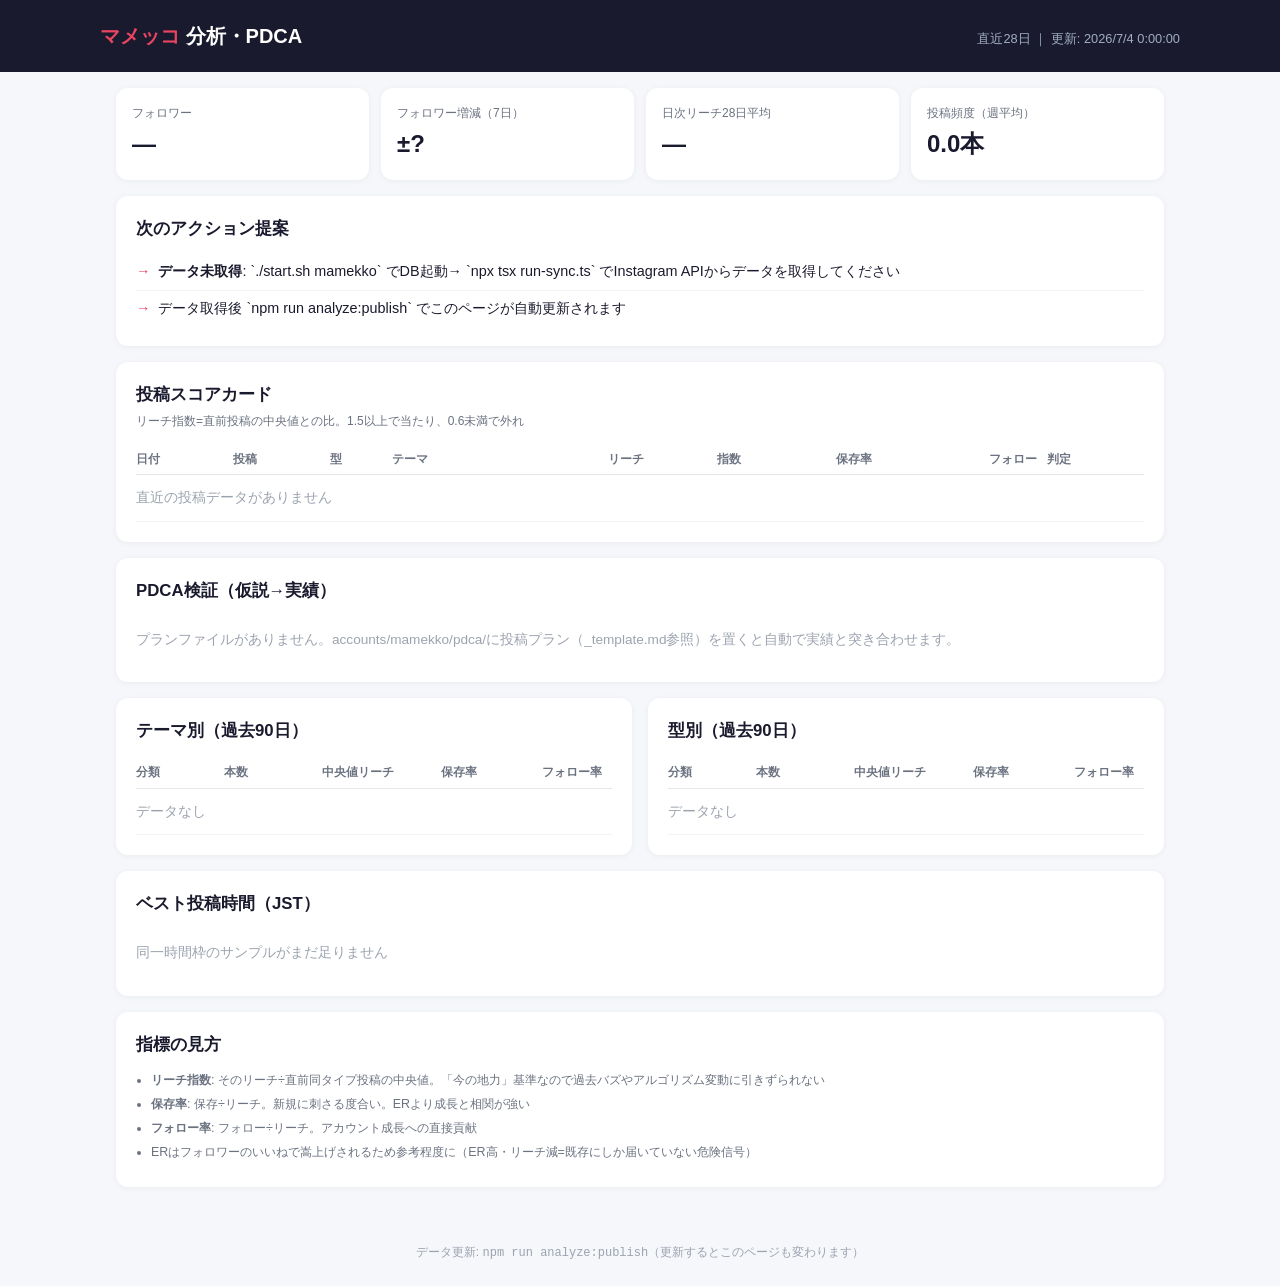
==== mamekko/index.html @ 43eb0307 "Add mamekko analysis dashboard page Static web tool for Instagram analysis & PDCA tracking. Loads re" ====
<!DOCTYPE html>
<html lang="ja">
<head>
<meta charset="UTF-8">
<meta name="viewport" content="width=device-width, initial-scale=1.0">
<title>マメッコ 分析・PDCA</title>
<style>
:root{--navy:#1a1a2e;--accent:#e94560;--bg:#f5f7fa;--card:#fff;--text:#1a1a2e;--sub:#6b7280;--line:#e5e7eb}
*{margin:0;padding:0;box-sizing:border-box}
body{font-family:-apple-system,BlinkMacSystemFont,'Segoe UI','Hiragino Sans',sans-serif;background:var(--bg);color:var(--text);line-height:1.6}
header{background:var(--navy);color:#fff;padding:20px 16px}
header .inner{max-width:1080px;margin:0 auto;display:flex;justify-content:space-between;align-items:baseline;flex-wrap:wrap;gap:4px}
header h1{font-size:1.25rem}
header h1 span{color:var(--accent)}
header .meta{color:#a0aec0;font-size:.8rem}
main{max-width:1080px;margin:0 auto;padding:16px}
.card{background:var(--card);border-radius:12px;box-shadow:0 1px 6px rgba(0,0,0,.05);padding:20px;margin-bottom:16px}
.card h2{font-size:1.05rem;margin-bottom:12px}
.card .note{font-size:.75rem;color:var(--sub);margin:-8px 0 12px}
.kpi-grid{display:grid;grid-template-columns:repeat(4,1fr);gap:12px;margin-bottom:16px}
@media(max-width:700px){.kpi-grid{grid-template-columns:repeat(2,1fr)}}
.kpi{background:var(--card);border-radius:12px;box-shadow:0 1px 6px rgba(0,0,0,.05);padding:16px}
.kpi .label{font-size:.75rem;color:var(--sub)}
.kpi .value{font-size:1.5rem;font-weight:700;margin-top:2px}
.kpi .delta{font-size:.78rem;font-weight:600;margin-top:2px}
.up{color:#059669}.down{color:#dc2626}
.actions li{list-style:none;display:flex;gap:8px;padding:6px 0;font-size:.9rem;border-bottom:1px solid #f3f4f6}
.actions li:last-child{border-bottom:none}
.actions .arrow{color:var(--accent);font-weight:700;flex-shrink:0}
.tablewrap{overflow-x:auto}
table{width:100%;border-collapse:collapse;font-size:.85rem;white-space:nowrap}
th{text-align:left;font-size:.72rem;color:var(--sub);font-weight:600;padding:6px 10px 6px 0;border-bottom:1px solid var(--line)}
td{padding:8px 10px 8px 0;border-bottom:1px solid #f3f4f6;vertical-align:top}
th.r,td.r{text-align:right}
.post-title{font-weight:600;color:var(--text);text-decoration:none;max-width:15em;overflow:hidden;text-overflow:ellipsis;display:inline-block;vertical-align:bottom}
a.post-title:hover{color:var(--accent)}
.diag{font-size:.72rem;color:#9ca3af;white-space:normal;max-width:22em;margin-top:2px}
.badge{display:inline-block;font-size:.72rem;font-weight:600;padding:2px 10px;border-radius:999px;white-space:nowrap}
.v-hit{background:#d1fae5;color:#059669}
.v-good{background:#ecfdf5;color:#10b981}
.v-mid{background:#f3f4f6;color:#6b7280}
.v-weak{background:#fef3c7;color:#d97706}
.v-miss{background:#fee2e2;color:#dc2626}
.v-na{background:#f3f4f6;color:#9ca3af}
.pdca-item{border:1px solid var(--line);border-radius:10px;padding:14px;margin-bottom:10px}
.pdca-item .head{display:flex;gap:8px;align-items:baseline;flex-wrap:wrap}
.pdca-item .date{font-size:.75rem;color:var(--sub)}
.pdca-item .title{font-weight:600}
.pdca-item .hyp{font-size:.85rem;color:var(--sub);margin-top:4px}
.pdca-item .check{font-size:.85rem;margin-top:4px}
.slots{display:flex;flex-wrap:wrap;gap:10px}
.slot{border:1px solid var(--line);border-radius:10px;padding:10px 14px;text-align:center}
.slot .t{font-weight:700}
.slot .d{font-size:.7rem;color:var(--sub);margin-top:2px}
.grid-2{display:grid;grid-template-columns:1fr 1fr;gap:16px}
@media(max-width:800px){.grid-2{grid-template-columns:1fr}}
.legend{font-size:.78rem;color:var(--sub)}
.legend li{margin:4px 0 4px 1.2em}
.empty{color:#9ca3af;font-size:.85rem;padding:12px 0}
footer{text-align:center;color:#9ca3af;font-size:.75rem;padding:24px}
#error{display:none;max-width:1080px;margin:24px auto;padding:20px;background:#fee2e2;color:#b91c1c;border-radius:12px;font-size:.9rem}
</style>
</head>
<body>
<header><div class="inner">
<h1><span>マメッコ</span> 分析・PDCA</h1>
<div class="meta" id="meta">読み込み中…</div>
</div></header>
<div id="error"></div>
<main id="main" style="display:none">
<div class="kpi-grid" id="kpis"></div>
<div class="card"><h2>次のアクション提案</h2><ul class="actions" id="actions"></ul></div>
<div class="card">
<h2>投稿スコアカード</h2>
<p class="note">リーチ指数=直前投稿の中央値との比。1.5以上で当たり、0.6未満で外れ</p>
<div class="tablewrap"><table id="scorecard">
<thead><tr><th>日付</th><th>投稿</th><th>型</th><th>テーマ</th><th class="r">リーチ</th><th class="r">指数</th><th class="r">保存率</th><th class="r">フォロー</th><th>判定</th></tr></thead>
<tbody></tbody></table></div>
</div>
<div class="card"><h2>PDCA検証（仮説→実績）</h2><div id="pdca"></div></div>
<div class="grid-2">
<div class="card"><h2>テーマ別（過去90日）</h2><div class="tablewrap"><table id="themes"><thead><tr><th>分類</th><th class="r">本数</th><th class="r">中央値リーチ</th><th class="r">保存率</th><th class="r">フォロー率</th></tr></thead><tbody></tbody></table></div></div>
<div class="card"><h2>型別（過去90日）</h2><div class="tablewrap"><table id="patterns"><thead><tr><th>分類</th><th class="r">本数</th><th class="r">中央値リーチ</th><th class="r">保存率</th><th class="r">フォロー率</th></tr></thead><tbody></tbody></table></div></div>
</div>
<div class="card"><h2>ベスト投稿時間（JST）</h2><div class="slots" id="besttimes"></div></div>
<div class="card"><h2>指標の見方</h2><ul class="legend">
<li><strong>リーチ指数</strong>: そのリーチ÷直前同タイプ投稿の中央値。「今の地力」基準なので過去バズやアルゴリズム変動に引きずられない</li>
<li><strong>保存率</strong>: 保存÷リーチ。新規に刺さる度合い。ERより成長と相関が強い</li>
<li><strong>フォロー率</strong>: フォロー÷リーチ。アカウント成長への直接貢献</li>
<li>ERはフォロワーのいいねで嵩上げされるため参考程度に（ER高・リーチ減=既存にしか届いていない危険信号）</li>
</ul></div>
</main>
<footer>データ更新: <code>npm run analyze:publish</code>（更新するとこのページも変わります）</footer>
<script>
const fmt=n=>n==null?"—":n.toLocaleString("en-US");
const esc=s=>String(s).replace(/[&<>"]/g,c=>({"&":"&amp;","<":"&lt;",">":"&gt;",'"':"&quot;"}[c]));
const bold=s=>esc(s).replace(/\*\*(.+?)\*\*/g,"<strong>$1</strong>");
const vclass={"当たり":"v-hit","良好":"v-good","普通":"v-mid","弱い":"v-weak","外れ":"v-miss"};
function signed(n){return n==null?"±?":(n>=0?"+":"")+fmt(n)}
async function load(){
let r;
try{
const res=await fetch("./report.json?t="+Date.now());
if(!res.ok)throw new Error("HTTP "+res.status);
r=await res.json();
}catch(e){
const el=document.getElementById("error");
el.style.display="block";
el.textContent="report.jsonを読み込めませんでした。npm run analyze:publish でデータを生成・プッシュしてください（"+e.message+"）";
document.getElementById("meta").textContent="";
return;
}
document.getElementById("meta").textContent="直近"+r.recentDays+"日 ｜ 更新: "+new Date(r.generatedAt).toLocaleString("ja-JP");
const h=r.health;
const trend=h.reachTrendPct!=null?'<div class="delta '+(h.reachTrendPct>=0?"up":"down")+'">'+(h.reachTrendPct>=0?"+":"")+h.reachTrendPct.toFixed(1)+"% 前期比</div>":"";
document.getElementById("kpis").innerHTML=
kpi("フォロワー",fmt(h.latestFollowers),h.followersDelta28d!=null?'<div class="delta '+(h.followersDelta28d>=0?"up":"down")+'">28日 '+signed(h.followersDelta28d)+"</div>":"")+
kpi("フォロワー増減（7日）",signed(h.followersDelta7d),"")+
kpi("日次リーチ28日平均",fmt(h.avgDailyReachRecent),trend)+
kpi("投稿頻度（週平均）",h.avgPostsPerWeek.toFixed(1)+"本","");
document.getElementById("actions").innerHTML=r.actions.map(a=>'<li><span class="arrow">→</span><span>'+bold(a)+"</span></li>").join("");
document.querySelector("#scorecard tbody").innerHTML=r.scorecard.length?r.scorecard.map(s=>{
const t=s.permalink?'<a class="post-title" target="_blank" rel="noopener" href="'+esc(s.permalink)+'">'+esc(s.title)+"</a>":'<span class="post-title">'+esc(s.title)+"</span>";
const d=s.diagnosis.length?'<div class="diag">'+esc(s.diagnosis.join("／"))+"</div>":"";
return "<tr><td>"+esc(s.date)+"</td><td>"+t+d+"</td><td>"+esc(s.pattern)+"</td><td>"+esc(s.theme)+'</td><td class="r">'+fmt(s.reach)+'</td><td class="r"><strong>'+(s.reachIndex!=null?s.reachIndex.toFixed(2):"—")+'</strong></td><td class="r">'+s.saveRate.toFixed(2)+'%</td><td class="r">'+s.follows+'</td><td><span class="badge '+(vclass[s.verdict]||"v-na")+'">'+esc(s.verdict)+"</span></td></tr>";
}).join(""):'<tr><td colspan="9" class="empty">直近の投稿データがありません</td></tr>';
document.getElementById("pdca").innerHTML=r.pdca.length?r.pdca.map(p=>{
let body="";
if(!p.matched){body='<div class="check"><span class="badge v-na">未投稿/未マッチ</span></div>';}
else{
body=p.checks.map(c=>'<div class="check">'+(c.pass?"✅":"❌")+" "+esc(c.label)+": 目標"+c.target+" → 実績"+(Math.round(c.actual*100)/100)+"</div>").join("");
if(!p.checks.length)body='<div class="check empty">目標値未設定（target_reach_index等をプランに書くと自動判定）</div>';
if(p.diagnosis.length)body+='<div class="diag">'+esc(p.diagnosis.join("／"))+"</div>";
}
return '<div class="pdca-item"><div class="head"><span class="date">'+esc(p.date||"日付未定")+'</span><span class="title">'+esc(p.title||p.file)+"</span></div>"+(p.hypothesis?'<div class="hyp">仮説: '+esc(p.hypothesis)+"</div>":"")+body+"</div>";
}).join(""):'<div class="empty">プランファイルがありません。accounts/mamekko/pdca/に投稿プラン（_template.md参照）を置くと自動で実績と突き合わせます。</div>';
const grp=s=>"<tr><td>"+esc(s.name)+'</td><td class="r">'+s.posts+'</td><td class="r">'+fmt(s.medianReach)+'</td><td class="r">'+s.avgSaveRate.toFixed(2)+'%</td><td class="r">'+s.avgFollowRate.toFixed(3)+"%</td></tr>";
document.querySelector("#themes tbody").innerHTML=r.themes.map(grp).join("")||'<tr><td colspan="5" class="empty">データなし</td></tr>';
document.querySelector("#patterns tbody").innerHTML=r.patterns.map(grp).join("")||'<tr><td colspan="5" class="empty">データなし</td></tr>';
document.getElementById("besttimes").innerHTML=r.bestTimes.length?r.bestTimes.slice(0,5).map(s=>'<div class="slot"><div class="t">'+esc(s.dayLabel)+"曜 "+s.hour+'時</div><div class="d">中央値リーチ '+fmt(s.medianReach)+"<br>保存率 "+s.avgSaveRate.toFixed(2)+"% ｜ "+s.posts+"投稿</div></div>").join(""):'<div class="empty">同一時間枠のサンプルがまだ足りません</div>';
document.getElementById("main").style.display="block";
}
function kpi(label,value,extra){return '<div class="kpi"><div class="label">'+label+'</div><div class="value">'+value+"</div>"+extra+"</div>"}
load();
</script>
</body>
</html>
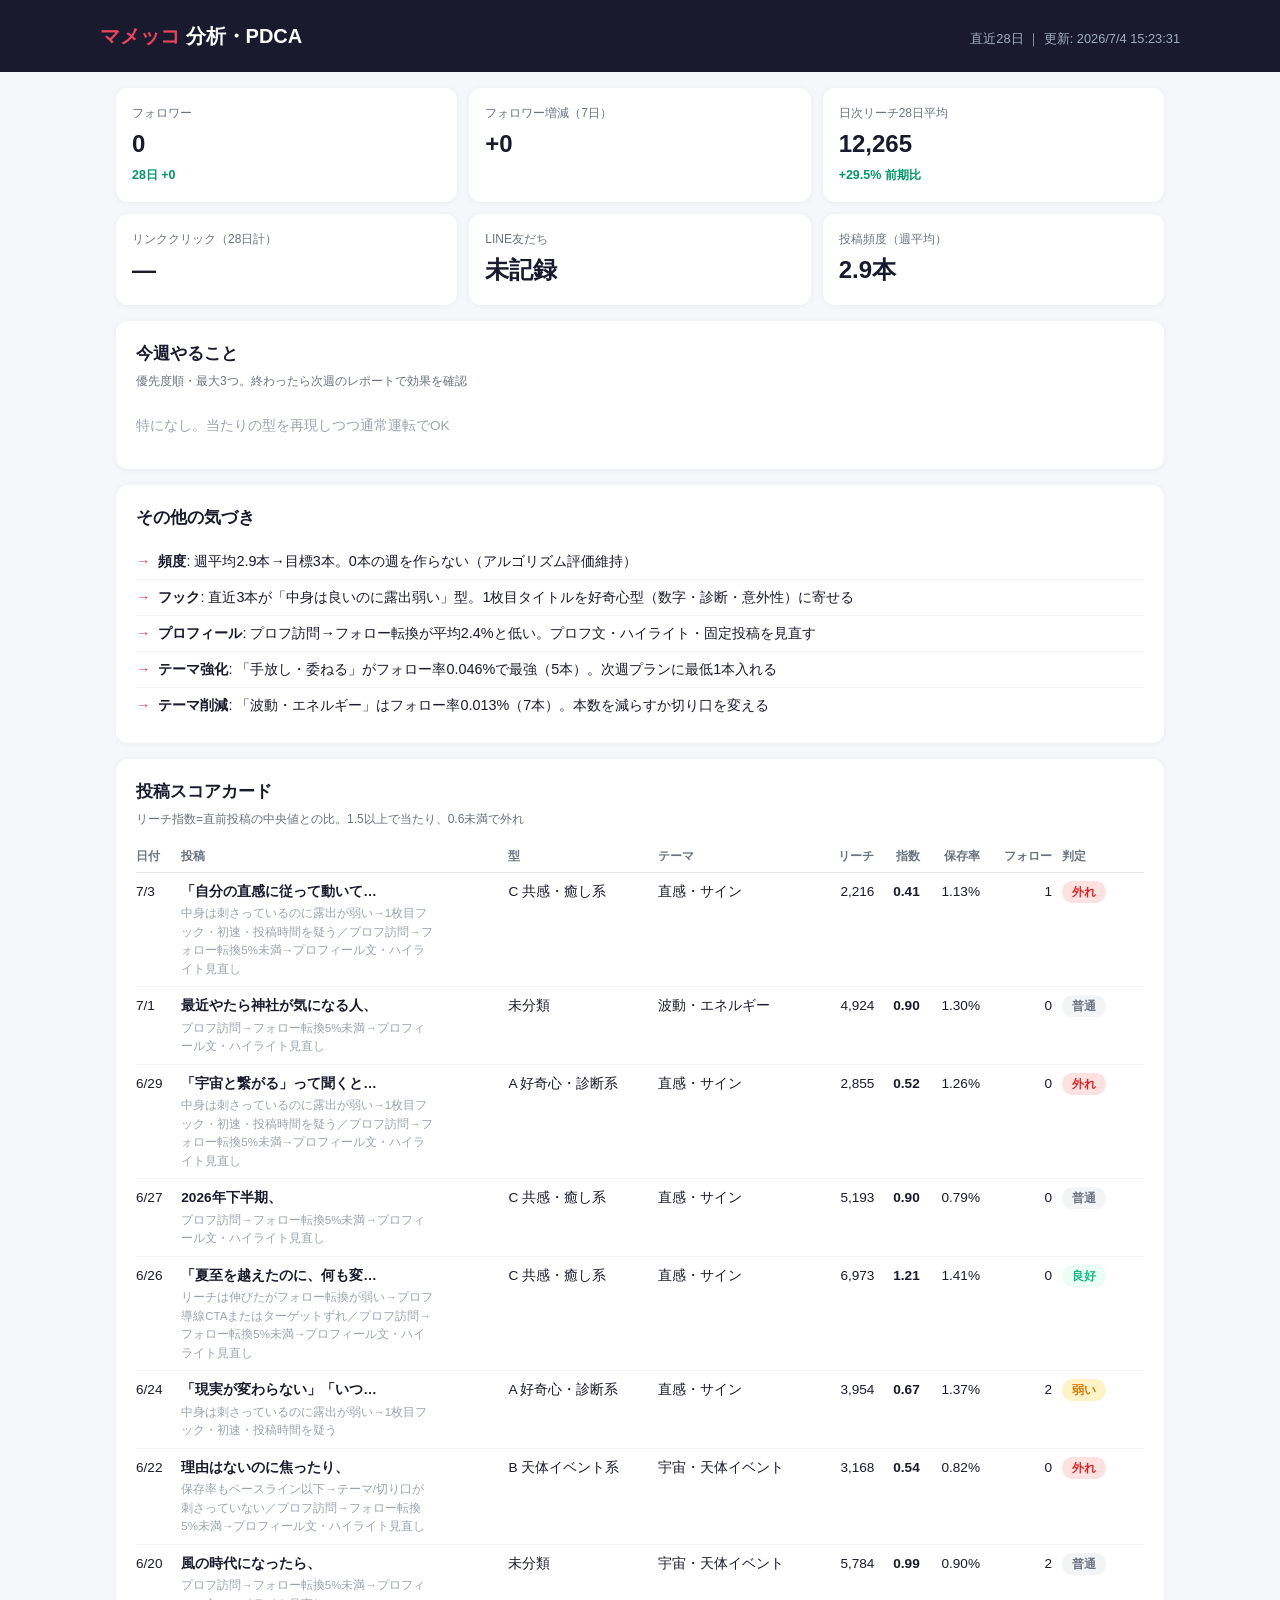
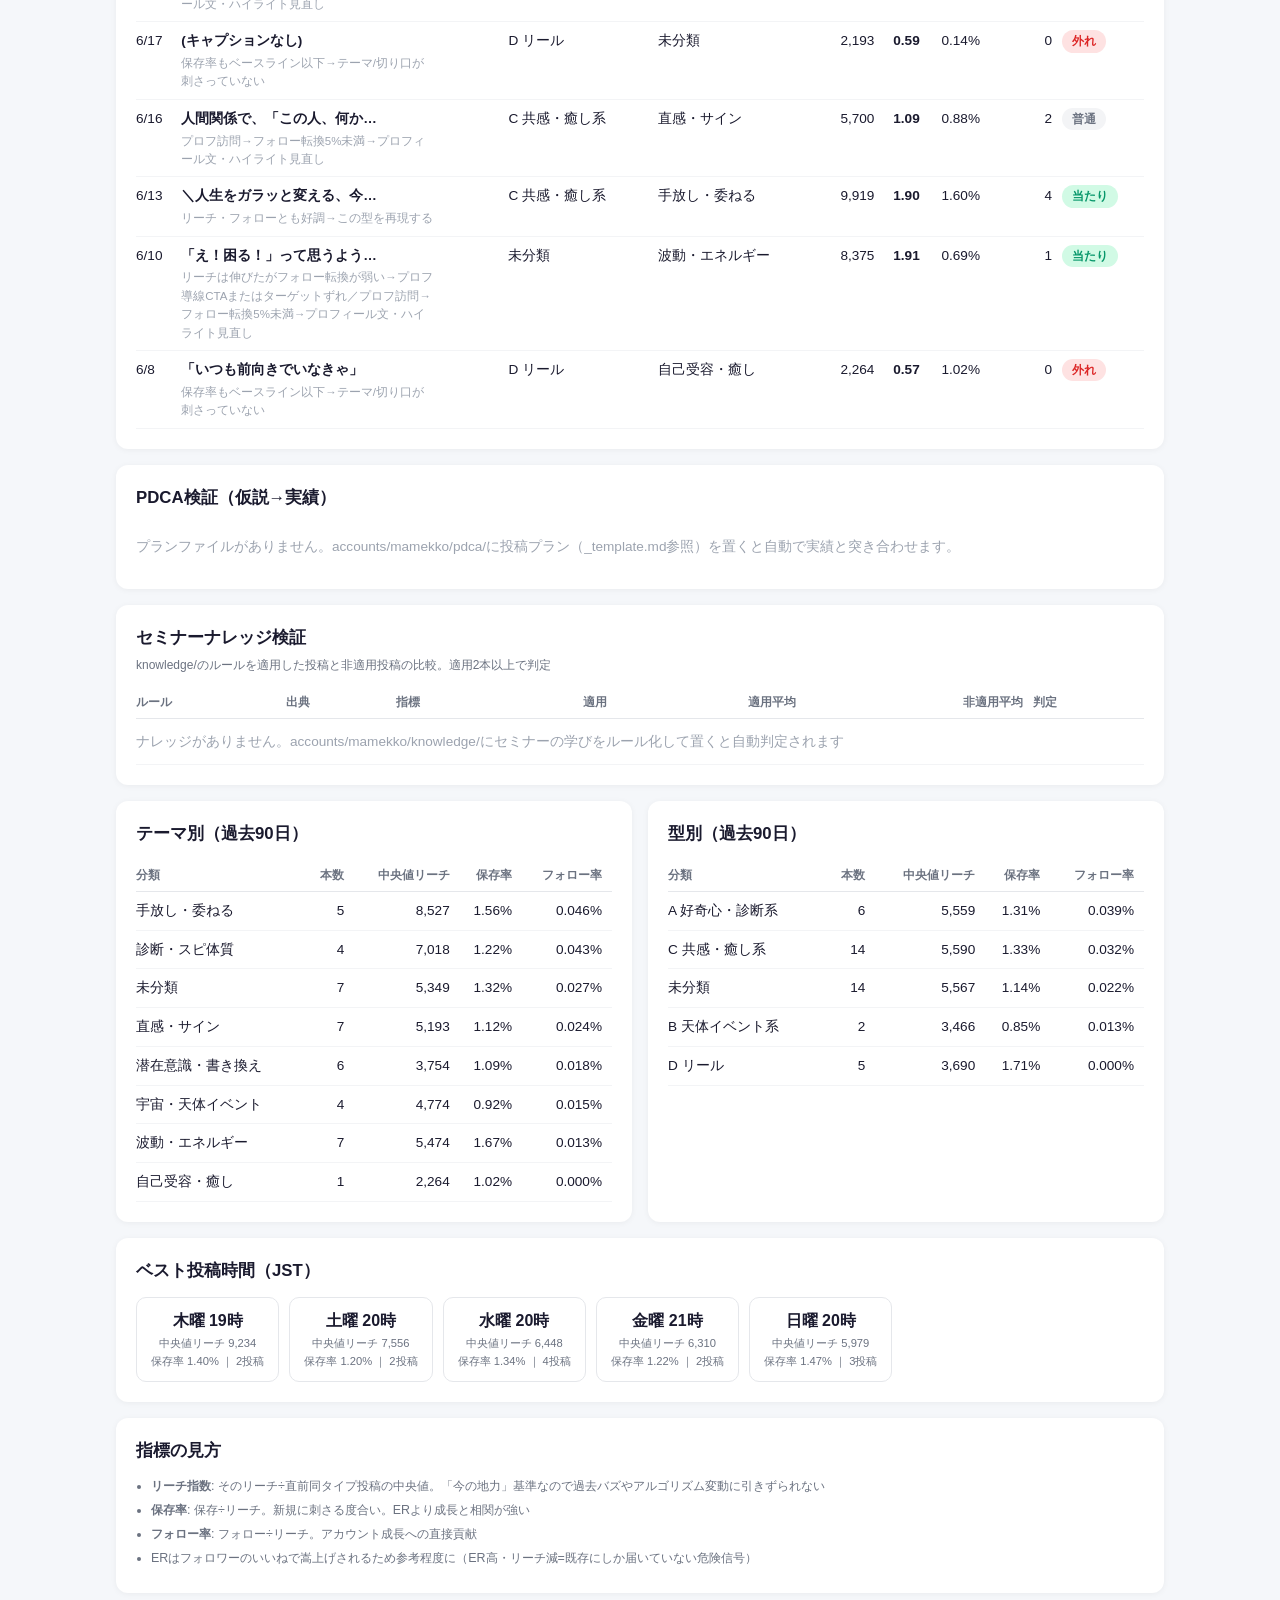
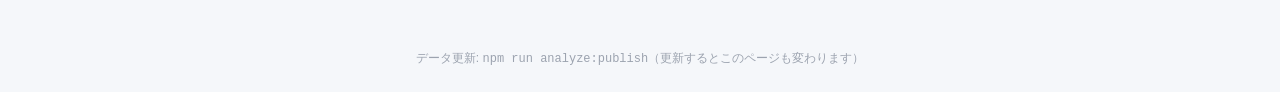
==== commit e824af9a: "Update mamekko dashboard UI: weekly todo, knowledge, LINE metrics Co-Authored-By: Claude Fable 5 <no" ====
--- a/mamekko/index.html
+++ b/mamekko/index.html
@@ -17,7 +17,7 @@
 .card{background:var(--card);border-radius:12px;box-shadow:0 1px 6px rgba(0,0,0,.05);padding:20px;margin-bottom:16px}
 .card h2{font-size:1.05rem;margin-bottom:12px}
 .card .note{font-size:.75rem;color:var(--sub);margin:-8px 0 12px}
-.kpi-grid{display:grid;grid-template-columns:repeat(4,1fr);gap:12px;margin-bottom:16px}
+.kpi-grid{display:grid;grid-template-columns:repeat(3,1fr);gap:12px;margin-bottom:16px}
 @media(max-width:700px){.kpi-grid{grid-template-columns:repeat(2,1fr)}}
 .kpi{background:var(--card);border-radius:12px;box-shadow:0 1px 6px rgba(0,0,0,.05);padding:16px}
 .kpi .label{font-size:.75rem;color:var(--sub)}
@@ -69,7 +69,8 @@
 <div id="error"></div>
 <main id="main" style="display:none">
 <div class="kpi-grid" id="kpis"></div>
-<div class="card"><h2>次のアクション提案</h2><ul class="actions" id="actions"></ul></div>
+<div class="card"><h2>今週やること</h2><p class="note">優先度順・最大3つ。終わったら次週のレポートで効果を確認</p><div id="todo"></div></div>
+<div class="card"><h2>その他の気づき</h2><ul class="actions" id="actions"></ul></div>
 <div class="card">
 <h2>投稿スコアカード</h2>
 <p class="note">リーチ指数=直前投稿の中央値との比。1.5以上で当たり、0.6未満で外れ</p>
@@ -78,6 +79,7 @@
 <tbody></tbody></table></div>
 </div>
 <div class="card"><h2>PDCA検証（仮説→実績）</h2><div id="pdca"></div></div>
+<div class="card"><h2>セミナーナレッジ検証</h2><p class="note">knowledge/のルールを適用した投稿と非適用投稿の比較。適用2本以上で判定</p><div class="tablewrap"><table id="knowledge"><thead><tr><th>ルール</th><th>出典</th><th>指標</th><th class="r">適用</th><th class="r">適用平均</th><th class="r">非適用平均</th><th>判定</th></tr></thead><tbody></tbody></table></div></div>
 <div class="grid-2">
 <div class="card"><h2>テーマ別（過去90日）</h2><div class="tablewrap"><table id="themes"><thead><tr><th>分類</th><th class="r">本数</th><th class="r">中央値リーチ</th><th class="r">保存率</th><th class="r">フォロー率</th></tr></thead><tbody></tbody></table></div></div>
 <div class="card"><h2>型別（過去90日）</h2><div class="tablewrap"><table id="patterns"><thead><tr><th>分類</th><th class="r">本数</th><th class="r">中央値リーチ</th><th class="r">保存率</th><th class="r">フォロー率</th></tr></thead><tbody></tbody></table></div></div>
@@ -117,7 +119,11 @@
 kpi("フォロワー",fmt(h.latestFollowers),h.followersDelta28d!=null?'<div class="delta '+(h.followersDelta28d>=0?"up":"down")+'">28日 '+signed(h.followersDelta28d)+"</div>":"")+
 kpi("フォロワー増減（7日）",signed(h.followersDelta7d),"")+
 kpi("日次リーチ28日平均",fmt(h.avgDailyReachRecent),trend)+
+kpi("リンククリック（28日計）",fmt(h.websiteClicks28d),h.websiteClicksPrev28d!=null?'<div class="delta">前28日: '+fmt(h.websiteClicksPrev28d)+"</div>":"")+
+kpi("LINE友だち",h.lineFriends!=null?fmt(h.lineFriends):"未記録",h.lineFriendsDelta28d!=null?'<div class="delta '+(h.lineFriendsDelta28d>=0?"up":"down")+'">28日 '+signed(h.lineFriendsDelta28d)+"</div>":"")+
 kpi("投稿頻度（週平均）",h.avgPostsPerWeek.toFixed(1)+"本","");
+const todos=r.weeklyTodo||[];
+document.getElementById("todo").innerHTML=todos.length?todos.map((t,i)=>'<div class="pdca-item"><div class="head"><span style="color:var(--accent);font-weight:700">'+(i+1)+'.</span><span class="title">'+esc(t.title)+'</span></div><div class="hyp">'+esc(t.reason)+'</div>'+t.steps.map(s=>'<div class="check">☐ '+esc(s)+"</div>").join("")+"</div>").join(""):'<div class="empty">特になし。当たりの型を再現しつつ通常運転でOK</div>';
 document.getElementById("actions").innerHTML=r.actions.map(a=>'<li><span class="arrow">→</span><span>'+bold(a)+"</span></li>").join("");
 document.querySelector("#scorecard tbody").innerHTML=r.scorecard.length?r.scorecard.map(s=>{
 const t=s.permalink?'<a class="post-title" target="_blank" rel="noopener" href="'+esc(s.permalink)+'">'+esc(s.title)+"</a>":'<span class="post-title">'+esc(s.title)+"</span>";
@@ -134,6 +140,11 @@
 }
 return '<div class="pdca-item"><div class="head"><span class="date">'+esc(p.date||"日付未定")+'</span><span class="title">'+esc(p.title||p.file)+"</span></div>"+(p.hypothesis?'<div class="hyp">仮説: '+esc(p.hypothesis)+"</div>":"")+body+"</div>";
 }).join(""):'<div class="empty">プランファイルがありません。accounts/mamekko/pdca/に投稿プラン（_template.md参照）を置くと自動で実績と突き合わせます。</div>';
+const kn=r.knowledge||[];
+document.querySelector("#knowledge tbody").innerHTML=kn.length?kn.map(k=>{
+const vc=k.verdict==="効いている"?"v-hit":k.verdict==="効いていない"?"v-miss":"v-na";
+return "<tr><td>"+esc(k.title)+"</td><td>"+esc(k.source||"—")+"</td><td>"+esc(k.metricLabel)+'</td><td class="r">'+k.applied+'本</td><td class="r">'+(k.avgApplied!=null?k.avgApplied.toFixed(2):"—")+'</td><td class="r">'+(k.avgOthers!=null?k.avgOthers.toFixed(2):"—")+'</td><td><span class="badge '+vc+'">'+esc(k.verdict)+"</span></td></tr>";
+}).join(""):'<tr><td colspan="7" class="empty">ナレッジがありません。accounts/mamekko/knowledge/にセミナーの学びをルール化して置くと自動判定されます</td></tr>';
 const grp=s=>"<tr><td>"+esc(s.name)+'</td><td class="r">'+s.posts+'</td><td class="r">'+fmt(s.medianReach)+'</td><td class="r">'+s.avgSaveRate.toFixed(2)+'%</td><td class="r">'+s.avgFollowRate.toFixed(3)+"%</td></tr>";
 document.querySelector("#themes tbody").innerHTML=r.themes.map(grp).join("")||'<tr><td colspan="5" class="empty">データなし</td></tr>';
 document.querySelector("#patterns tbody").innerHTML=r.patterns.map(grp).join("")||'<tr><td colspan="5" class="empty">データなし</td></tr>';
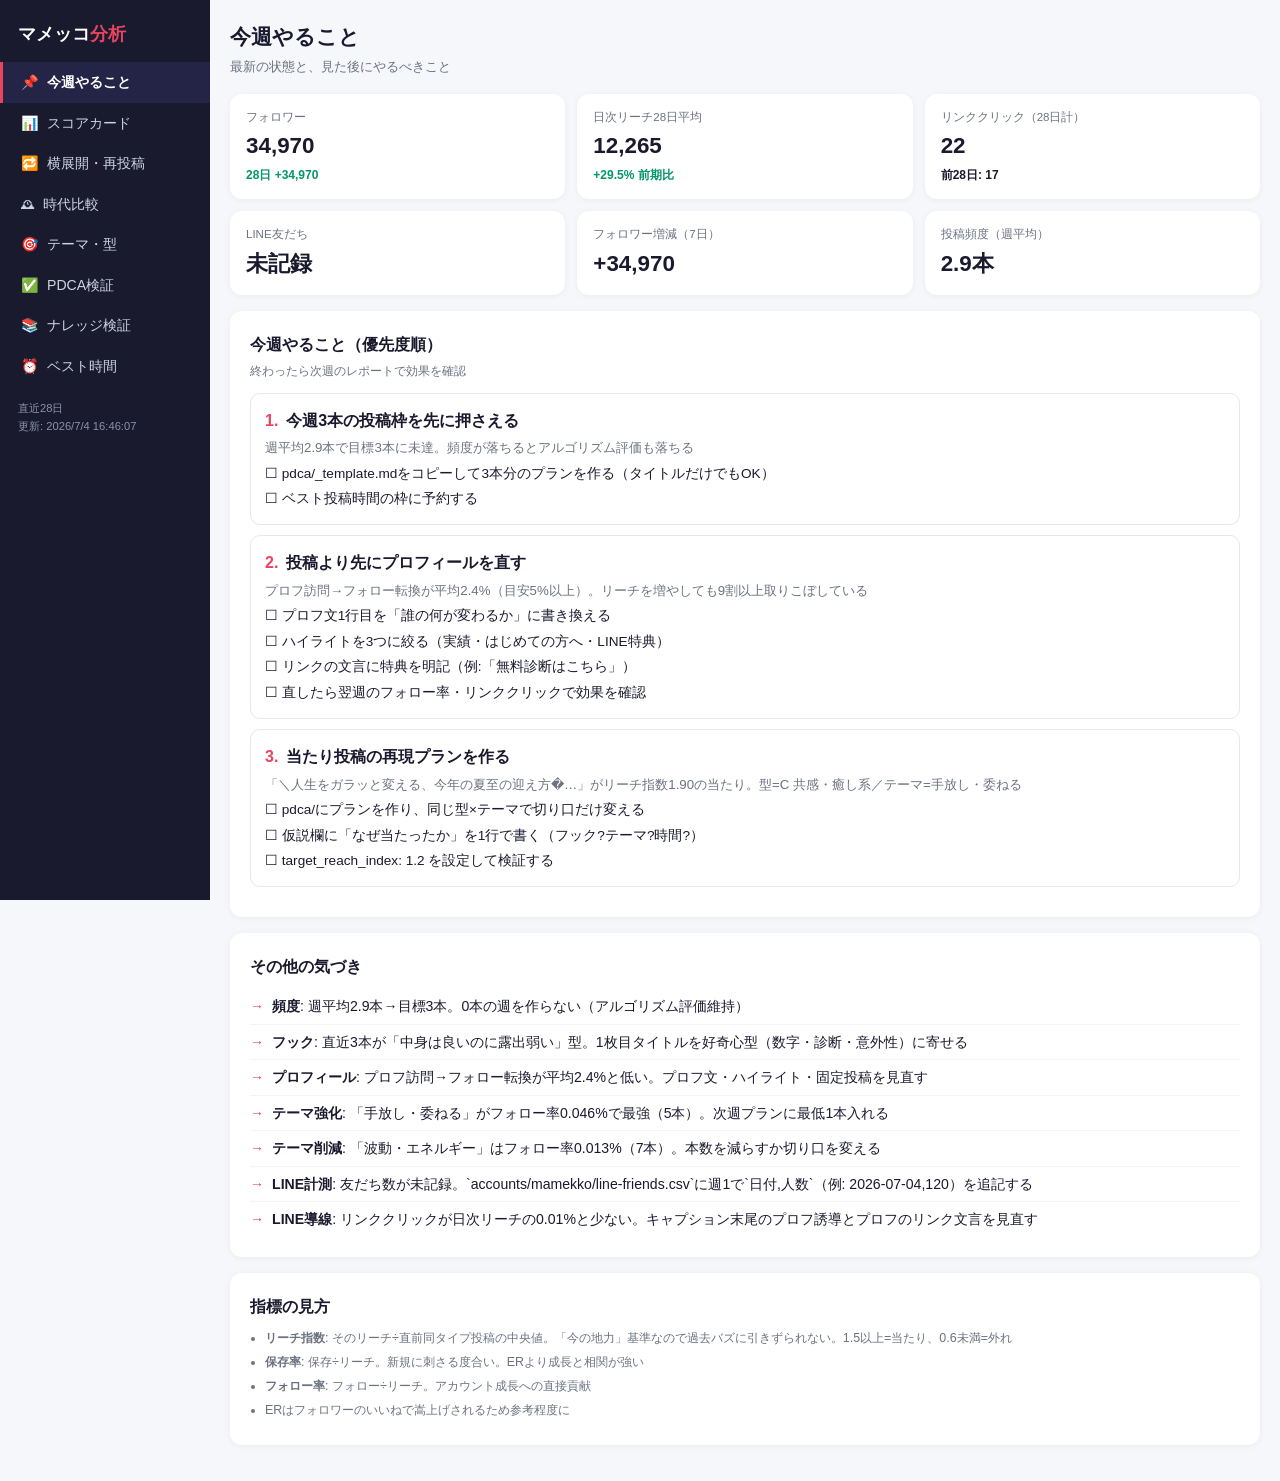
==== commit 92f3b574: "Rebuild mamekko dashboard: side menu, repurpose planner, era comparison Co-Authored-By: Claude Fable" ====
--- a/mamekko/index.html
+++ b/mamekko/index.html
@@ -5,154 +5,456 @@
 <meta name="viewport" content="width=device-width, initial-scale=1.0">
 <title>マメッコ 分析・PDCA</title>
 <style>
-:root{--navy:#1a1a2e;--accent:#e94560;--bg:#f5f7fa;--card:#fff;--text:#1a1a2e;--sub:#6b7280;--line:#e5e7eb}
+:root{--navy:#1a1a2e;--navy2:#242447;--accent:#e94560;--bg:#f5f7fa;--card:#fff;--text:#1a1a2e;--sub:#6b7280;--line:#e5e7eb}
 *{margin:0;padding:0;box-sizing:border-box}
 body{font-family:-apple-system,BlinkMacSystemFont,'Segoe UI','Hiragino Sans',sans-serif;background:var(--bg);color:var(--text);line-height:1.6}
-header{background:var(--navy);color:#fff;padding:20px 16px}
-header .inner{max-width:1080px;margin:0 auto;display:flex;justify-content:space-between;align-items:baseline;flex-wrap:wrap;gap:4px}
-header h1{font-size:1.25rem}
-header h1 span{color:var(--accent)}
-header .meta{color:#a0aec0;font-size:.8rem}
-main{max-width:1080px;margin:0 auto;padding:16px}
+.app{display:flex;min-height:100vh}
+aside{width:210px;flex-shrink:0;background:var(--navy);color:#fff;padding:20px 0;position:sticky;top:0;height:100vh;overflow-y:auto}
+.brand{padding:0 18px 14px;font-size:1.1rem;font-weight:700}
+.brand span{color:var(--accent)}
+nav a{display:flex;gap:8px;align-items:center;padding:9px 18px;color:#cbd5e1;text-decoration:none;font-size:.88rem;border-left:3px solid transparent}
+nav a:hover{background:var(--navy2);color:#fff}
+nav a.active{background:var(--navy2);color:#fff;border-left-color:var(--accent);font-weight:600}
+.side-meta{padding:14px 18px;font-size:.7rem;color:#8b93a7}
+main{flex:1;padding:20px;max-width:1100px;min-width:0}
+h1{font-size:1.3rem;margin-bottom:4px}
+.sub{font-size:.8rem;color:var(--sub);margin-bottom:16px}
 .card{background:var(--card);border-radius:12px;box-shadow:0 1px 6px rgba(0,0,0,.05);padding:20px;margin-bottom:16px}
-.card h2{font-size:1.05rem;margin-bottom:12px}
-.card .note{font-size:.75rem;color:var(--sub);margin:-8px 0 12px}
+.card h2{font-size:1.02rem;margin-bottom:10px}
+.card .note{font-size:.75rem;color:var(--sub);margin:-6px 0 12px}
 .kpi-grid{display:grid;grid-template-columns:repeat(3,1fr);gap:12px;margin-bottom:16px}
-@media(max-width:700px){.kpi-grid{grid-template-columns:repeat(2,1fr)}}
-.kpi{background:var(--card);border-radius:12px;box-shadow:0 1px 6px rgba(0,0,0,.05);padding:16px}
-.kpi .label{font-size:.75rem;color:var(--sub)}
-.kpi .value{font-size:1.5rem;font-weight:700;margin-top:2px}
-.kpi .delta{font-size:.78rem;font-weight:600;margin-top:2px}
+@media(max-width:900px){.kpi-grid{grid-template-columns:repeat(2,1fr)}}
+.kpi{background:var(--card);border-radius:12px;box-shadow:0 1px 6px rgba(0,0,0,.05);padding:14px 16px}
+.kpi .label{font-size:.72rem;color:var(--sub)}
+.kpi .value{font-size:1.4rem;font-weight:700;margin-top:2px}
+.kpi .delta{font-size:.75rem;font-weight:600;margin-top:2px}
 .up{color:#059669}.down{color:#dc2626}
-.actions li{list-style:none;display:flex;gap:8px;padding:6px 0;font-size:.9rem;border-bottom:1px solid #f3f4f6}
+.tablewrap{overflow-x:auto}
+table{width:100%;border-collapse:collapse;font-size:.84rem;white-space:nowrap}
+th{text-align:left;font-size:.7rem;color:var(--sub);font-weight:600;padding:6px 10px 6px 0;border-bottom:1px solid var(--line)}
+td{padding:8px 10px 8px 0;border-bottom:1px solid #f3f4f6;vertical-align:top}
+th.r,td.r{text-align:right}
+tr.click{cursor:pointer}
+tr.click:hover td{background:#fafbfc}
+.pt{font-weight:600;max-width:15em;overflow:hidden;text-overflow:ellipsis;display:inline-block;vertical-align:bottom}
+.diag{font-size:.72rem;color:#9ca3af;white-space:normal;max-width:22em;margin-top:2px}
+.badge{display:inline-block;font-size:.72rem;font-weight:600;padding:2px 10px;border-radius:999px;white-space:nowrap}
+.v-hit{background:#d1fae5;color:#059669}.v-good{background:#ecfdf5;color:#10b981}.v-mid{background:#f3f4f6;color:#6b7280}.v-weak{background:#fef3c7;color:#d97706}.v-miss{background:#fee2e2;color:#dc2626}.v-na{background:#f3f4f6;color:#9ca3af}
+.item{border:1px solid var(--line);border-radius:10px;padding:14px;margin-bottom:10px}
+.item .head{display:flex;gap:8px;align-items:baseline;flex-wrap:wrap}
+.item .date{font-size:.75rem;color:var(--sub)}
+.item .title{font-weight:600}
+.item .hyp{font-size:.83rem;color:var(--sub);margin-top:4px}
+.item .check{font-size:.85rem;margin-top:4px}
+.num{color:var(--accent);font-weight:700}
+.actions li{list-style:none;display:flex;gap:8px;padding:6px 0;font-size:.88rem;border-bottom:1px solid #f3f4f6}
 .actions li:last-child{border-bottom:none}
 .actions .arrow{color:var(--accent);font-weight:700;flex-shrink:0}
-.tablewrap{overflow-x:auto}
-table{width:100%;border-collapse:collapse;font-size:.85rem;white-space:nowrap}
-th{text-align:left;font-size:.72rem;color:var(--sub);font-weight:600;padding:6px 10px 6px 0;border-bottom:1px solid var(--line)}
-td{padding:8px 10px 8px 0;border-bottom:1px solid #f3f4f6;vertical-align:top}
-th.r,td.r{text-align:right}
-.post-title{font-weight:600;color:var(--text);text-decoration:none;max-width:15em;overflow:hidden;text-overflow:ellipsis;display:inline-block;vertical-align:bottom}
-a.post-title:hover{color:var(--accent)}
-.diag{font-size:.72rem;color:#9ca3af;white-space:normal;max-width:22em;margin-top:2px}
-.badge{display:inline-block;font-size:.72rem;font-weight:600;padding:2px 10px;border-radius:999px;white-space:nowrap}
-.v-hit{background:#d1fae5;color:#059669}
-.v-good{background:#ecfdf5;color:#10b981}
-.v-mid{background:#f3f4f6;color:#6b7280}
-.v-weak{background:#fef3c7;color:#d97706}
-.v-miss{background:#fee2e2;color:#dc2626}
-.v-na{background:#f3f4f6;color:#9ca3af}
-.pdca-item{border:1px solid var(--line);border-radius:10px;padding:14px;margin-bottom:10px}
-.pdca-item .head{display:flex;gap:8px;align-items:baseline;flex-wrap:wrap}
-.pdca-item .date{font-size:.75rem;color:var(--sub)}
-.pdca-item .title{font-weight:600}
-.pdca-item .hyp{font-size:.85rem;color:var(--sub);margin-top:4px}
-.pdca-item .check{font-size:.85rem;margin-top:4px}
 .slots{display:flex;flex-wrap:wrap;gap:10px}
 .slot{border:1px solid var(--line);border-radius:10px;padding:10px 14px;text-align:center}
 .slot .t{font-weight:700}
 .slot .d{font-size:.7rem;color:var(--sub);margin-top:2px}
 .grid-2{display:grid;grid-template-columns:1fr 1fr;gap:16px}
-@media(max-width:800px){.grid-2{grid-template-columns:1fr}}
+@media(max-width:900px){.grid-2{grid-template-columns:1fr}}
 .legend{font-size:.78rem;color:var(--sub)}
 .legend li{margin:4px 0 4px 1.2em}
 .empty{color:#9ca3af;font-size:.85rem;padding:12px 0}
-footer{text-align:center;color:#9ca3af;font-size:.75rem;padding:24px}
-#error{display:none;max-width:1080px;margin:24px auto;padding:20px;background:#fee2e2;color:#b91c1c;border-radius:12px;font-size:.9rem}
+.btn{display:inline-block;background:var(--accent);color:#fff;border:none;border-radius:8px;padding:6px 14px;font-size:.8rem;font-weight:600;cursor:pointer}
+.btn:hover{opacity:.88}
+.btn.ghost{background:#fff;color:var(--accent);border:1px solid var(--accent)}
+.btn.sm{padding:3px 10px;font-size:.72rem}
+.filters{display:flex;gap:8px;flex-wrap:wrap;margin-bottom:12px}
+select,input[type=month]{border:1px solid var(--line);border-radius:8px;padding:5px 8px;font-size:.82rem;background:#fff;color:var(--text)}
+.chart{width:100%;overflow-x:auto}
+.bar{fill:#c7d2fe;cursor:pointer}
+.bar:hover,.bar.sel{fill:var(--accent)}
+.axis{font-size:9px;fill:#9ca3af}
+.cmp-grid{display:grid;grid-template-columns:1fr 1fr;gap:16px}
+@media(max-width:800px){.cmp-grid{grid-template-columns:1fr}}
+.cmp-head{font-weight:700;font-size:.9rem;margin-bottom:6px}
+.stat-row{display:flex;justify-content:space-between;font-size:.85rem;padding:4px 0;border-bottom:1px solid #f3f4f6}
+.stat-row .k{color:var(--sub)}
+.dif{font-size:.75rem;font-weight:700;margin-left:6px}
+#modal-bg{display:none;position:fixed;inset:0;background:rgba(0,0,0,.45);z-index:50}
+#modal{display:none;position:fixed;z-index:51;left:50%;top:50%;transform:translate(-50%,-50%);background:#fff;border-radius:14px;padding:22px;width:min(640px,92vw);max-height:86vh;overflow-y:auto}
+#modal h3{font-size:1rem;margin-bottom:10px;padding-right:30px}
+#modal .close{position:absolute;top:14px;right:16px;background:none;border:none;font-size:1.2rem;cursor:pointer;color:var(--sub)}
+textarea{width:100%;height:280px;font-family:ui-monospace,Menlo,monospace;font-size:.75rem;border:1px solid var(--line);border-radius:8px;padding:10px;white-space:pre;color:var(--text)}
+.mrow{display:flex;gap:14px;flex-wrap:wrap;font-size:.85rem;margin:8px 0}
+.mrow div b{display:block;font-size:1.05rem}
+#error{display:none;margin:14px 0;padding:16px;background:#fee2e2;color:#b91c1c;border-radius:12px;font-size:.88rem}
+.mobile-note{display:none}
+@media(max-width:760px){
+.app{flex-direction:column}
+aside{width:100%;height:auto;position:static;padding:10px 0}
+.brand{padding:4px 14px 8px}
+nav{display:flex;overflow-x:auto;gap:2px;padding:0 8px}
+nav a{border-left:none;border-bottom:3px solid transparent;padding:7px 10px;white-space:nowrap}
+nav a.active{border-left:none;border-bottom-color:var(--accent)}
+.side-meta{display:none}
+}
 </style>
 </head>
 <body>
-<header><div class="inner">
-<h1><span>マメッコ</span> 分析・PDCA</h1>
-<div class="meta" id="meta">読み込み中…</div>
-</div></header>
+<div class="app">
+<aside>
+<div class="brand">マメッコ<span>分析</span></div>
+<nav id="nav"></nav>
+<div class="side-meta" id="meta"></div>
+</aside>
+<main>
 <div id="error"></div>
-<main id="main" style="display:none">
-<div class="kpi-grid" id="kpis"></div>
-<div class="card"><h2>今週やること</h2><p class="note">優先度順・最大3つ。終わったら次週のレポートで効果を確認</p><div id="todo"></div></div>
-<div class="card"><h2>その他の気づき</h2><ul class="actions" id="actions"></ul></div>
-<div class="card">
-<h2>投稿スコアカード</h2>
-<p class="note">リーチ指数=直前投稿の中央値との比。1.5以上で当たり、0.6未満で外れ</p>
-<div class="tablewrap"><table id="scorecard">
-<thead><tr><th>日付</th><th>投稿</th><th>型</th><th>テーマ</th><th class="r">リーチ</th><th class="r">指数</th><th class="r">保存率</th><th class="r">フォロー</th><th>判定</th></tr></thead>
-<tbody></tbody></table></div>
+<div id="view"></div>
+</main>
 </div>
-<div class="card"><h2>PDCA検証（仮説→実績）</h2><div id="pdca"></div></div>
-<div class="card"><h2>セミナーナレッジ検証</h2><p class="note">knowledge/のルールを適用した投稿と非適用投稿の比較。適用2本以上で判定</p><div class="tablewrap"><table id="knowledge"><thead><tr><th>ルール</th><th>出典</th><th>指標</th><th class="r">適用</th><th class="r">適用平均</th><th class="r">非適用平均</th><th>判定</th></tr></thead><tbody></tbody></table></div></div>
-<div class="grid-2">
-<div class="card"><h2>テーマ別（過去90日）</h2><div class="tablewrap"><table id="themes"><thead><tr><th>分類</th><th class="r">本数</th><th class="r">中央値リーチ</th><th class="r">保存率</th><th class="r">フォロー率</th></tr></thead><tbody></tbody></table></div></div>
-<div class="card"><h2>型別（過去90日）</h2><div class="tablewrap"><table id="patterns"><thead><tr><th>分類</th><th class="r">本数</th><th class="r">中央値リーチ</th><th class="r">保存率</th><th class="r">フォロー率</th></tr></thead><tbody></tbody></table></div></div>
-</div>
-<div class="card"><h2>ベスト投稿時間（JST）</h2><div class="slots" id="besttimes"></div></div>
-<div class="card"><h2>指標の見方</h2><ul class="legend">
-<li><strong>リーチ指数</strong>: そのリーチ÷直前同タイプ投稿の中央値。「今の地力」基準なので過去バズやアルゴリズム変動に引きずられない</li>
-<li><strong>保存率</strong>: 保存÷リーチ。新規に刺さる度合い。ERより成長と相関が強い</li>
-<li><strong>フォロー率</strong>: フォロー÷リーチ。アカウント成長への直接貢献</li>
-<li>ERはフォロワーのいいねで嵩上げされるため参考程度に（ER高・リーチ減=既存にしか届いていない危険信号）</li>
-</ul></div>
-</main>
-<footer>データ更新: <code>npm run analyze:publish</code>（更新するとこのページも変わります）</footer>
+<div id="modal-bg" onclick="closeModal()"></div>
+<div id="modal"><button class="close" onclick="closeModal()">✕</button><div id="modal-body"></div></div>
 <script>
-const fmt=n=>n==null?"—":n.toLocaleString("en-US");
-const esc=s=>String(s).replace(/[&<>"]/g,c=>({"&":"&amp;","<":"&lt;",">":"&gt;",'"':"&quot;"}[c]));
+"use strict";
+const fmt=n=>n==null?"—":Number(n).toLocaleString("en-US");
+const esc=s=>String(s??"").replace(/[&<>"]/g,c=>({"&":"&amp;","<":"&lt;",">":"&gt;",'"':"&quot;"}[c]));
 const bold=s=>esc(s).replace(/\*\*(.+?)\*\*/g,"<strong>$1</strong>");
+const pct=(n,d=2)=>n==null?"—":n.toFixed(d)+"%";
+const idx=n=>n==null?"—":n.toFixed(2);
+const signed=n=>n==null?"±?":(n>=0?"+":"")+fmt(n);
 const vclass={"当たり":"v-hit","良好":"v-good","普通":"v-mid","弱い":"v-weak","外れ":"v-miss"};
-function signed(n){return n==null?"±?":(n>=0?"+":"")+fmt(n)}
-async function load(){
-let r;
+const vb=v=>'<span class="badge '+(vclass[v]||"v-na")+'">'+esc(v||"判定不能")+"</span>";
+let R=null,P=null;
+const VIEWS=[
+{id:"home",icon:"📌",label:"今週やること"},
+{id:"score",icon:"📊",label:"スコアカード"},
+{id:"reuse",icon:"🔁",label:"横展開・再投稿"},
+{id:"compare",icon:"🕰",label:"時代比較"},
+{id:"groups",icon:"🎯",label:"テーマ・型"},
+{id:"pdca",icon:"✅",label:"PDCA検証"},
+{id:"knowledge",icon:"📚",label:"ナレッジ検証"},
+{id:"times",icon:"⏰",label:"ベスト時間"},
+];
+async function boot(){
+document.getElementById("nav").innerHTML=VIEWS.map(v=>'<a href="#'+v.id+'" data-v="'+v.id+'"><span>'+v.icon+"</span>"+v.label+"</a>").join("");
 try{
 const res=await fetch("./report.json?t="+Date.now());
 if(!res.ok)throw new Error("HTTP "+res.status);
-r=await res.json();
+R=await res.json();
 }catch(e){
 const el=document.getElementById("error");
 el.style.display="block";
-el.textContent="report.jsonを読み込めませんでした。npm run analyze:publish でデータを生成・プッシュしてください（"+e.message+"）";
-document.getElementById("meta").textContent="";
+el.textContent="report.jsonを読み込めませんでした。npm run analyze:publish でデータを生成してください（"+e.message+"）";
 return;
 }
-document.getElementById("meta").textContent="直近"+r.recentDays+"日 ｜ 更新: "+new Date(r.generatedAt).toLocaleString("ja-JP");
-const h=r.health;
+try{
+const res=await fetch("./posts.json?t="+Date.now());
+if(res.ok)P=(await res.json()).posts;
+}catch(e){P=null}
+document.getElementById("meta").innerHTML="直近"+R.recentDays+"日<br>更新: "+new Date(R.generatedAt).toLocaleString("ja-JP")+(P?"<br>全"+P.length+"投稿":"");
+window.addEventListener("hashchange",render);
+render();
+}
+function cur(){const h=location.hash.replace("#","");return VIEWS.some(v=>v.id===h)?h:"home"}
+function render(){
+const id=cur();
+document.querySelectorAll("nav a").forEach(a=>a.classList.toggle("active",a.dataset.v===id));
+document.getElementById("view").innerHTML=({home,score,reuse,compare,groups,pdca,knowledge,times})[id]();
+afterRender(id);
+}
+const needPosts='<div class="card"><div class="empty">全投稿データ（posts.json）がまだありません。<code>npm run analyze:publish</code>を実行すると生成されます。</div></div>';
+function home(){
+const h=R.health;
 const trend=h.reachTrendPct!=null?'<div class="delta '+(h.reachTrendPct>=0?"up":"down")+'">'+(h.reachTrendPct>=0?"+":"")+h.reachTrendPct.toFixed(1)+"% 前期比</div>":"";
-document.getElementById("kpis").innerHTML=
-kpi("フォロワー",fmt(h.latestFollowers),h.followersDelta28d!=null?'<div class="delta '+(h.followersDelta28d>=0?"up":"down")+'">28日 '+signed(h.followersDelta28d)+"</div>":"")+
-kpi("フォロワー増減（7日）",signed(h.followersDelta7d),"")+
-kpi("日次リーチ28日平均",fmt(h.avgDailyReachRecent),trend)+
-kpi("リンククリック（28日計）",fmt(h.websiteClicks28d),h.websiteClicksPrev28d!=null?'<div class="delta">前28日: '+fmt(h.websiteClicksPrev28d)+"</div>":"")+
-kpi("LINE友だち",h.lineFriends!=null?fmt(h.lineFriends):"未記録",h.lineFriendsDelta28d!=null?'<div class="delta '+(h.lineFriendsDelta28d>=0?"up":"down")+'">28日 '+signed(h.lineFriendsDelta28d)+"</div>":"")+
-kpi("投稿頻度（週平均）",h.avgPostsPerWeek.toFixed(1)+"本","");
-const todos=r.weeklyTodo||[];
-document.getElementById("todo").innerHTML=todos.length?todos.map((t,i)=>'<div class="pdca-item"><div class="head"><span style="color:var(--accent);font-weight:700">'+(i+1)+'.</span><span class="title">'+esc(t.title)+'</span></div><div class="hyp">'+esc(t.reason)+'</div>'+t.steps.map(s=>'<div class="check">☐ '+esc(s)+"</div>").join("")+"</div>").join(""):'<div class="empty">特になし。当たりの型を再現しつつ通常運転でOK</div>';
-document.getElementById("actions").innerHTML=r.actions.map(a=>'<li><span class="arrow">→</span><span>'+bold(a)+"</span></li>").join("");
-document.querySelector("#scorecard tbody").innerHTML=r.scorecard.length?r.scorecard.map(s=>{
-const t=s.permalink?'<a class="post-title" target="_blank" rel="noopener" href="'+esc(s.permalink)+'">'+esc(s.title)+"</a>":'<span class="post-title">'+esc(s.title)+"</span>";
-const d=s.diagnosis.length?'<div class="diag">'+esc(s.diagnosis.join("／"))+"</div>":"";
-return "<tr><td>"+esc(s.date)+"</td><td>"+t+d+"</td><td>"+esc(s.pattern)+"</td><td>"+esc(s.theme)+'</td><td class="r">'+fmt(s.reach)+'</td><td class="r"><strong>'+(s.reachIndex!=null?s.reachIndex.toFixed(2):"—")+'</strong></td><td class="r">'+s.saveRate.toFixed(2)+'%</td><td class="r">'+s.follows+'</td><td><span class="badge '+(vclass[s.verdict]||"v-na")+'">'+esc(s.verdict)+"</span></td></tr>";
-}).join(""):'<tr><td colspan="9" class="empty">直近の投稿データがありません</td></tr>';
-document.getElementById("pdca").innerHTML=r.pdca.length?r.pdca.map(p=>{
+const todos=R.weeklyTodo||[];
+return '<h1>今週やること</h1><div class="sub">最新の状態と、見た後にやるべきこと</div>'
++'<div class="kpi-grid">'
++kpi("フォロワー",fmt(h.latestFollowers),h.followersDelta28d!=null?'<div class="delta '+(h.followersDelta28d>=0?"up":"down")+'">28日 '+signed(h.followersDelta28d)+"</div>":"")
++kpi("日次リーチ28日平均",fmt(h.avgDailyReachRecent),trend)
++kpi("リンククリック（28日計）",fmt(h.websiteClicks28d),h.websiteClicksPrev28d!=null?'<div class="delta">前28日: '+fmt(h.websiteClicksPrev28d)+"</div>":"")
++kpi("LINE友だち",h.lineFriends!=null?fmt(h.lineFriends):"未記録",h.lineFriendsDelta28d!=null?'<div class="delta '+(h.lineFriendsDelta28d>=0?"up":"down")+'">28日 '+signed(h.lineFriendsDelta28d)+"</div>":"")
++kpi("フォロワー増減（7日）",signed(h.followersDelta7d),"")
++kpi("投稿頻度（週平均）",h.avgPostsPerWeek.toFixed(1)+"本","")
++"</div>"
++'<div class="card"><h2>今週やること（優先度順）</h2><p class="note">終わったら次週のレポートで効果を確認</p>'
++(todos.length?todos.map((t,i)=>'<div class="item"><div class="head"><span class="num">'+(i+1)+'.</span><span class="title">'+esc(t.title)+'</span></div><div class="hyp">'+esc(t.reason)+"</div>"+t.steps.map(s=>'<div class="check">☐ '+esc(s)+"</div>").join("")+"</div>").join(""):'<div class="empty">特になし。当たりの型を再現しつつ通常運転でOK</div>')
++"</div>"
++'<div class="card"><h2>その他の気づき</h2><ul class="actions">'+(R.actions||[]).map(a=>'<li><span class="arrow">→</span><span>'+bold(a)+"</span></li>").join("")+"</ul></div>"
++'<div class="card"><h2>指標の見方</h2><ul class="legend">'
++"<li><strong>リーチ指数</strong>: そのリーチ÷直前同タイプ投稿の中央値。「今の地力」基準なので過去バズに引きずられない。1.5以上=当たり、0.6未満=外れ</li>"
++"<li><strong>保存率</strong>: 保存÷リーチ。新規に刺さる度合い。ERより成長と相関が強い</li>"
++"<li><strong>フォロー率</strong>: フォロー÷リーチ。アカウント成長への直接貢献</li>"
++"<li>ERはフォロワーのいいねで嵩上げされるため参考程度に</li></ul></div>";
+}
+function kpi(label,value,extra){return '<div class="kpi"><div class="label">'+label+'</div><div class="value">'+value+"</div>"+(extra||"")+"</div>"}
+function score(){
+const rows=R.scorecard||[];
+return '<h1>スコアカード</h1><div class="sub">直近'+R.recentDays+'日の投稿。行をクリックで詳細と再現プラン</div>'
++'<div class="card"><div class="tablewrap"><table><thead><tr><th>日付</th><th>投稿</th><th>型</th><th>テーマ</th><th class="r">リーチ</th><th class="r">指数</th><th class="r">保存率</th><th class="r">フォロー</th><th>判定</th></tr></thead><tbody>'
++(rows.length?rows.map((s,i)=>'<tr class="click" data-sc="'+i+'"><td>'+esc(s.date)+'</td><td><span class="pt">'+esc(s.title)+"</span>"+(s.diagnosis.length?'<div class="diag">'+esc(s.diagnosis.join("／"))+"</div>":"")+"</td><td>"+esc(s.pattern)+"</td><td>"+esc(s.theme)+'</td><td class="r">'+fmt(s.reach)+'</td><td class="r"><strong>'+idx(s.reachIndex)+'</strong></td><td class="r">'+pct(s.saveRate)+'</td><td class="r">'+s.follows+"</td><td>"+vb(s.verdict)+"</td></tr>").join(""):'<tr><td colspan="9" class="empty">直近の投稿データがありません</td></tr>')
++"</tbody></table></div></div>";
+}
+let reuseState={theme:"",period:"all",sort:"follows"};
+function reuse(){
+if(!P)return '<h1>横展開・再投稿</h1>'+needPosts;
+const themes=[...new Set(P.map(p=>p.theme))].sort();
+return '<h1>横展開・再投稿</h1><div class="sub">全期間から実績のある投稿を探して再現プランを作る。行をクリックで詳細</div>'
++'<div class="card"><div class="filters">'
++'<select id="f-period"><option value="all">全期間</option><option value="90">直近90日</option><option value="365">直近1年</option><option value="old">1年以上前（過去の当たり）</option></select>'
++'<select id="f-theme"><option value="">全テーマ</option>'+themes.map(t=>'<option value="'+esc(t)+'">'+esc(t)+"</option>").join("")+"</select>"
++'<select id="f-sort"><option value="follows">フォロー数順</option><option value="followRate">フォロー率順</option><option value="saveRate">保存率順</option><option value="reachIndex">リーチ指数順</option><option value="reach">リーチ順</option><option value="date">新しい順</option></select>'
++'</div><div id="reuse-list"></div></div>';
+}
+function reuseList(){
+let list=[...P];
+const now=Date.now(),day=864e5;
+const per=reuseState.period;
+if(per==="90")list=list.filter(p=>now-new Date(p.date)<=90*day);
+else if(per==="365")list=list.filter(p=>now-new Date(p.date)<=365*day);
+else if(per==="old")list=list.filter(p=>now-new Date(p.date)>365*day);
+if(reuseState.theme)list=list.filter(p=>p.theme===reuseState.theme);
+const k=reuseState.sort;
+list.sort(k==="date"?(a,b)=>b.date.localeCompare(a.date):(a,b)=>(b[k]??-1)-(a[k]??-1));
+list=list.slice(0,30);
+return '<div class="tablewrap"><table><thead><tr><th>日付</th><th>投稿</th><th>テーマ</th><th class="r">リーチ</th><th class="r">指数</th><th class="r">保存率</th><th class="r">フォロー</th><th>判定</th><th></th></tr></thead><tbody>'
++(list.length?list.map(p=>{
+const gi=P.indexOf(p);
+return '<tr class="click" data-p="'+gi+'"><td>'+esc(p.date)+'</td><td><span class="pt">'+esc(p.title)+"</span></td><td>"+esc(p.theme)+'</td><td class="r">'+fmt(p.reach)+'</td><td class="r"><strong>'+idx(p.reachIndex)+'</strong></td><td class="r">'+pct(p.saveRate)+'</td><td class="r">'+p.follows+"</td><td>"+vb(p.verdict)+'</td><td><button class="btn sm" data-plan="'+gi+'">再現プラン</button></td></tr>';
+}).join(""):'<tr><td colspan="9" class="empty">該当する投稿がありません</td></tr>')
++"</tbody></table></div>";
+}
+let cmpState={aFrom:"",aTo:"",bFrom:"",bTo:"",selMonth:""};
+function months(){return [...new Set(P.map(p=>p.month))].sort()}
+function compare(){
+if(!P)return '<h1>時代比較</h1>'+needPosts;
+const ms=months();
+if(!cmpState.aFrom){
+const last=ms[ms.length-1];
+cmpState.aFrom=ms[Math.max(0,ms.length-3)];cmpState.aTo=last;
+const yAgo=ms.filter(m=>m<=addMonths(last,-12));
+cmpState.bFrom=yAgo.length>=3?yAgo[yAgo.length-3]:ms[0];cmpState.bTo=yAgo.length?yAgo[yAgo.length-1]:ms[0];
+}
+const opt=v=>ms.map(m=>'<option value="'+m+'"'+(m===v?" selected":"")+">"+m+"</option>").join("");
+return '<h1>時代比較</h1><div class="sub">今と過去（LINEが取れていた時期など）の差分を見る。月バーをクリックで当月の投稿へ</div>'
++'<div class="card"><h2>月別推移（クリックで掘り下げ）</h2><div class="chart" id="chart-follows"></div><p class="note">上=月合計フォロー数（投稿経由）／下=月中央値リーチ</p><div class="chart" id="chart-reach"></div><div id="month-drill"></div></div>'
++'<div class="card"><h2>期間比較</h2><div class="filters">A:<select id="c-af">'+opt(cmpState.aFrom)+'</select>〜<select id="c-at">'+opt(cmpState.aTo)+"</select>　vs　B:<select id=\"c-bf\">"+opt(cmpState.bFrom)+'</select>〜<select id="c-bt">'+opt(cmpState.bTo)+"</select></div><div id=\"cmp-body\"></div></div>";
+}
+function addMonths(ym,n){const[y,m]=ym.split("-").map(Number);const d=new Date(Date.UTC(y,m-1+n,1));return d.getUTCFullYear()+"-"+String(d.getUTCMonth()+1).padStart(2,"0")}
+function periodPosts(f,t){return P.filter(p=>p.month>=f&&p.month<=t)}
+function stats(list){
+const med=a=>{if(!a.length)return null;const s=[...a].sort((x,y)=>x-y);return s[Math.floor(s.length/2)]};
+const avg=a=>a.length?a.reduce((s,v)=>s+v,0)/a.length:null;
+return{n:list.length,medReach:med(list.map(p=>p.reach)),saveRate:avg(list.map(p=>p.saveRate)),followRate:avg(list.map(p=>p.followRate)),follows:list.reduce((s,p)=>s+p.follows,0),hits:list.filter(p=>p.verdict==="当たり").length};
+}
+function themeAgg(list){
+const m=new Map();
+for(const p of list){if(!m.has(p.theme))m.set(p.theme,[]);m.get(p.theme).push(p)}
+return[...m.entries()].map(([name,ps])=>({name,...stats(ps)})).sort((a,b)=>b.follows-a.follows);
+}
+function difBadge(a,b,goodUp=true){
+if(a==null||b==null||b===0)return"";
+const r=(a-b)/b*100;
+const cls=(r>=0)===goodUp?"up":"down";
+return'<span class="dif '+cls+'">'+(r>=0?"+":"")+r.toFixed(0)+"%</span>";
+}
+function cmpBody(){
+const A=periodPosts(cmpState.aFrom,cmpState.aTo),B=periodPosts(cmpState.bFrom,cmpState.bTo);
+const sa=stats(A),sb=stats(B);
+const row=(k,va,vb2,dif)=>'<div class="stat-row"><span class="k">'+k+'</span><span>'+va+" ⇔ "+vb2+dif+"</span></div>";
+const ta=themeAgg(A),tb=themeAgg(B);
+const tbm=new Map(tb.map(t=>[t.name,t]));
+return '<div class="cmp-grid"><div><div class="cmp-head">A: '+cmpState.aFrom+"〜"+cmpState.aTo+"（今）</div>"
++row("投稿数",sa.n,sb.n,"")+row("当たり本数",sa.hits,sb.hits,"")
++row("中央値リーチ",fmt(sa.medReach),fmt(sb.medReach),difBadge(sa.medReach,sb.medReach))
++row("平均保存率",pct(sa.saveRate),pct(sb.saveRate),difBadge(sa.saveRate,sb.saveRate))
++row("平均フォロー率",pct(sa.followRate,3),pct(sb.followRate,3),difBadge(sa.followRate,sb.followRate))
++row("合計フォロー",fmt(sa.follows),fmt(sb.follows),difBadge(sa.follows,sb.follows))
++'</div><div><div class="cmp-head">B: '+cmpState.bFrom+"〜"+cmpState.bTo+"（比較先）</div>"
++'<div class="tablewrap"><table><thead><tr><th>Bのテーマ</th><th class="r">本数</th><th class="r">フォロー</th><th class="r">今との比較</th></tr></thead><tbody>'
++tb.slice(0,8).map(t=>{
+const a2=ta.find(x=>x.name===t.name);
+return"<tr><td>"+esc(t.name)+'</td><td class="r">'+t.n+'</td><td class="r">'+t.follows+'</td><td class="r">'+(a2?"今"+a2.n+"本/フォロー"+a2.follows:"<strong>今ゼロ本</strong>")+"</td></tr>";
+}).join("")
++"</tbody></table></div></div></div>"
++'<p class="note" style="margin-top:10px">Bで強かったテーマが今ゼロ本なら、それが横展開の第一候補。<a href="#reuse">横展開・再投稿</a>で「1年以上前」フィルタにすると当時の当たりが探せます</p>';
+}
+function barChart(id,data,fmtV){
+const w=Math.max(560,data.length*34),h=120,bw=22;
+const max=Math.max(...data.map(d=>d.v),1);
+let s='<svg viewBox="0 0 '+w+" "+(h+26)+'" width="'+w+'" height="'+(h+26)+'">';
+data.forEach((d,i)=>{
+const bh=Math.round(d.v/max*(h-14));
+const x=i*34+6,y=h-bh;
+s+='<rect class="bar'+(d.m===cmpState.selMonth?" sel":"")+'" data-m="'+d.m+'" x="'+x+'" y="'+y+'" width="'+bw+'" height="'+bh+'"><title>'+d.m+": "+fmtV(d.v)+"</title></rect>";
+s+='<text class="axis" x="'+(x+bw/2)+'" y="'+(h+10)+'" text-anchor="middle">'+d.m.slice(2).replace("-","/")+"</text>";
+if(bh>16)s+='<text class="axis" x="'+(x+bw/2)+'" y="'+(y-3)+'" text-anchor="middle">'+fmtV(d.v)+"</text>";
+});
+s+="</svg>";
+document.getElementById(id).innerHTML=s;
+}
+function drawCharts(){
+const ms=months();
+const byM=m=>P.filter(p=>p.month===m);
+barChart("chart-follows",ms.map(m=>({m,v:byM(m).reduce((s,p)=>s+p.follows,0)})),v=>fmt(v));
+const med=a=>{if(!a.length)return 0;const s=[...a].sort((x,y)=>x-y);return s[Math.floor(s.length/2)]};
+barChart("chart-reach",ms.map(m=>({m,v:med(byM(m).map(p=>p.reach))})),v=>fmt(v));
+document.querySelectorAll(".bar").forEach(b=>b.addEventListener("click",()=>{cmpState.selMonth=b.dataset.m;drawCharts();monthDrill()}));
+}
+function monthDrill(){
+const el=document.getElementById("month-drill");
+if(!cmpState.selMonth){el.innerHTML="";return}
+const list=P.filter(p=>p.month===cmpState.selMonth).sort((a,b)=>b.follows-a.follows);
+el.innerHTML="<h2 style=\"margin-top:14px\">"+cmpState.selMonth+"の投稿（フォロー順）</h2><div class=\"tablewrap\"><table><thead><tr><th>日付</th><th>投稿</th><th>テーマ</th><th class=\"r\">リーチ</th><th class=\"r\">保存率</th><th class=\"r\">フォロー</th><th></th></tr></thead><tbody>"
++list.map(p=>{const gi=P.indexOf(p);return '<tr class="click" data-p="'+gi+'"><td>'+esc(p.date)+'</td><td><span class="pt">'+esc(p.title)+"</span></td><td>"+esc(p.theme)+'</td><td class="r">'+fmt(p.reach)+'</td><td class="r">'+pct(p.saveRate)+'</td><td class="r">'+p.follows+'</td><td><button class="btn sm" data-plan="'+gi+'">再現プラン</button></td></tr>'}).join("")
++"</tbody></table></div>";
+bindPostRows(el);
+}
+function groups(){
+const t=(R.themes||[]),pt=(R.patterns||[]);
+const tbl=(stats,kind)=>'<div class="tablewrap"><table><thead><tr><th>分類</th><th class="r">本数</th><th class="r">中央値リーチ</th><th class="r">保存率</th><th class="r">フォロー率</th></tr></thead><tbody>'
++(stats.length?stats.map(s=>'<tr class="click" data-g="'+kind+":"+esc(s.name)+'"><td>'+esc(s.name)+'</td><td class="r">'+s.posts+'</td><td class="r">'+fmt(s.medianReach)+'</td><td class="r">'+pct(s.avgSaveRate)+'</td><td class="r">'+pct(s.avgFollowRate,3)+"</td></tr>").join(""):'<tr><td colspan="5" class="empty">データなし</td></tr>')
++"</tbody></table></div>";
+return '<h1>テーマ・型</h1><div class="sub">過去90日の分類別成績。行をクリックで該当投稿一覧（全期間）</div>'
++'<div class="grid-2"><div class="card"><h2>テーマ別</h2>'+tbl(t,"theme")+'</div><div class="card"><h2>型別</h2>'+tbl(pt,"pattern")+"</div></div>"
++'<div id="group-drill"></div>';
+}
+function pdca(){
+const rows=R.pdca||[];
+return '<h1>PDCA検証</h1><div class="sub">仮説→実績の突き合わせ</div><div class="card">'
++(rows.length?rows.map(p=>{
 let body="";
-if(!p.matched){body='<div class="check"><span class="badge v-na">未投稿/未マッチ</span></div>';}
+if(!p.matched)body='<div class="check"><span class="badge v-na">未投稿/未マッチ</span></div>';
 else{
 body=p.checks.map(c=>'<div class="check">'+(c.pass?"✅":"❌")+" "+esc(c.label)+": 目標"+c.target+" → 実績"+(Math.round(c.actual*100)/100)+"</div>").join("");
 if(!p.checks.length)body='<div class="check empty">目標値未設定（target_reach_index等をプランに書くと自動判定）</div>';
 if(p.diagnosis.length)body+='<div class="diag">'+esc(p.diagnosis.join("／"))+"</div>";
 }
-return '<div class="pdca-item"><div class="head"><span class="date">'+esc(p.date||"日付未定")+'</span><span class="title">'+esc(p.title||p.file)+"</span></div>"+(p.hypothesis?'<div class="hyp">仮説: '+esc(p.hypothesis)+"</div>":"")+body+"</div>";
-}).join(""):'<div class="empty">プランファイルがありません。accounts/mamekko/pdca/に投稿プラン（_template.md参照）を置くと自動で実績と突き合わせます。</div>';
-const kn=r.knowledge||[];
-document.querySelector("#knowledge tbody").innerHTML=kn.length?kn.map(k=>{
+return '<div class="item"><div class="head"><span class="date">'+esc(p.date||"日付未定")+'</span><span class="title">'+esc(p.title||p.file)+"</span></div>"+(p.hypothesis?'<div class="hyp">仮説: '+esc(p.hypothesis)+"</div>":"")+body+"</div>";
+}).join(""):'<div class="empty">プランファイルがありません。accounts/mamekko/pdca/に投稿プラン（_template.md参照）を置くと自動で実績と突き合わせます。横展開ページの「再現プラン」ボタンからも作れます。</div>')
++"</div>";
+}
+function knowledge(){
+const kn=R.knowledge||[];
+return '<h1>ナレッジ検証</h1><div class="sub">セミナーの学び（ルール）を適用した投稿と非適用投稿の比較。適用2本以上で判定</div><div class="card"><div class="tablewrap"><table><thead><tr><th>ルール</th><th>出典</th><th>指標</th><th class="r">適用</th><th class="r">適用平均</th><th class="r">非適用平均</th><th>判定</th></tr></thead><tbody>'
++(kn.length?kn.map(k=>{
 const vc=k.verdict==="効いている"?"v-hit":k.verdict==="効いていない"?"v-miss":"v-na";
-return "<tr><td>"+esc(k.title)+"</td><td>"+esc(k.source||"—")+"</td><td>"+esc(k.metricLabel)+'</td><td class="r">'+k.applied+'本</td><td class="r">'+(k.avgApplied!=null?k.avgApplied.toFixed(2):"—")+'</td><td class="r">'+(k.avgOthers!=null?k.avgOthers.toFixed(2):"—")+'</td><td><span class="badge '+vc+'">'+esc(k.verdict)+"</span></td></tr>";
-}).join(""):'<tr><td colspan="7" class="empty">ナレッジがありません。accounts/mamekko/knowledge/にセミナーの学びをルール化して置くと自動判定されます</td></tr>';
-const grp=s=>"<tr><td>"+esc(s.name)+'</td><td class="r">'+s.posts+'</td><td class="r">'+fmt(s.medianReach)+'</td><td class="r">'+s.avgSaveRate.toFixed(2)+'%</td><td class="r">'+s.avgFollowRate.toFixed(3)+"%</td></tr>";
-document.querySelector("#themes tbody").innerHTML=r.themes.map(grp).join("")||'<tr><td colspan="5" class="empty">データなし</td></tr>';
-document.querySelector("#patterns tbody").innerHTML=r.patterns.map(grp).join("")||'<tr><td colspan="5" class="empty">データなし</td></tr>';
-document.getElementById("besttimes").innerHTML=r.bestTimes.length?r.bestTimes.slice(0,5).map(s=>'<div class="slot"><div class="t">'+esc(s.dayLabel)+"曜 "+s.hour+'時</div><div class="d">中央値リーチ '+fmt(s.medianReach)+"<br>保存率 "+s.avgSaveRate.toFixed(2)+"% ｜ "+s.posts+"投稿</div></div>").join(""):'<div class="empty">同一時間枠のサンプルがまだ足りません</div>';
-document.getElementById("main").style.display="block";
-}
-function kpi(label,value,extra){return '<div class="kpi"><div class="label">'+label+'</div><div class="value">'+value+"</div>"+extra+"</div>"}
-load();
+return"<tr><td>"+esc(k.title)+"</td><td>"+esc(k.source||"—")+"</td><td>"+esc(k.metricLabel)+'</td><td class="r">'+k.applied+'本</td><td class="r">'+(k.avgApplied!=null?k.avgApplied.toFixed(2):"—")+'</td><td class="r">'+(k.avgOthers!=null?k.avgOthers.toFixed(2):"—")+'</td><td><span class="badge '+vc+'">'+esc(k.verdict)+"</span></td></tr>";
+}).join(""):'<tr><td colspan="7" class="empty">ナレッジがありません。accounts/mamekko/knowledge/にセミナーの学びをルール化して置くと自動判定されます（_template.md参照）</td></tr>')
++"</tbody></table></div></div>";
+}
+function times(){
+const bt=R.bestTimes||[];
+return '<h1>ベスト投稿時間（JST）</h1><div class="sub">過去90日・同一枠2投稿以上</div><div class="card"><div class="slots">'
++(bt.length?bt.slice(0,8).map(s=>'<div class="slot"><div class="t">'+esc(s.dayLabel)+"曜 "+s.hour+'時</div><div class="d">中央値リーチ '+fmt(s.medianReach)+"<br>保存率 "+s.avgSaveRate.toFixed(2)+"% ｜ "+s.posts+"投稿</div></div>").join(""):'<div class="empty">同一時間枠のサンプルがまだ足りません</div>')
++"</div></div>";
+}
+function afterRender(id){
+if(id==="score"){
+document.querySelectorAll("tr[data-sc]").forEach(tr=>tr.addEventListener("click",()=>scDetail(Number(tr.dataset.sc))));
+}
+if(id==="reuse"&&P){
+const list=document.getElementById("reuse-list");
+list.innerHTML=reuseList();bindPostRows(list);
+["f-period","f-theme","f-sort"].forEach(fid=>{
+const el=document.getElementById(fid);
+el.value=fid==="f-period"?reuseState.period:fid==="f-theme"?reuseState.theme:reuseState.sort;
+el.addEventListener("change",()=>{
+reuseState={period:document.getElementById("f-period").value,theme:document.getElementById("f-theme").value,sort:document.getElementById("f-sort").value};
+list.innerHTML=reuseList();bindPostRows(list);
+});
+});
+}
+if(id==="compare"&&P){
+drawCharts();monthDrill();
+document.getElementById("cmp-body").innerHTML=cmpBody();
+[["c-af","aFrom"],["c-at","aTo"],["c-bf","bFrom"],["c-bt","bTo"]].forEach(([eid,key])=>{
+document.getElementById(eid).addEventListener("change",e=>{cmpState[key]=e.target.value;document.getElementById("cmp-body").innerHTML=cmpBody()});
+});
+}
+if(id==="groups"&&P){
+document.querySelectorAll("tr[data-g]").forEach(tr=>tr.addEventListener("click",()=>{
+const[kind,name]=tr.dataset.g.split(/:(.+)/);
+const key=kind==="theme"?"theme":"pattern";
+const list=P.filter(p=>p[key]===name).sort((a,b)=>b.date.localeCompare(a.date)).slice(0,40);
+const el=document.getElementById("group-drill");
+el.innerHTML='<div class="card"><h2>「'+esc(name)+'」の投稿（全期間・新しい順）</h2><div class="tablewrap"><table><thead><tr><th>日付</th><th>投稿</th><th class="r">リーチ</th><th class="r">指数</th><th class="r">保存率</th><th class="r">フォロー</th><th>判定</th><th></th></tr></thead><tbody>'
++list.map(p=>{const gi=P.indexOf(p);return '<tr class="click" data-p="'+gi+'"><td>'+esc(p.date)+'</td><td><span class="pt">'+esc(p.title)+"</span></td><td class=\"r\">"+fmt(p.reach)+'</td><td class="r">'+idx(p.reachIndex)+'</td><td class="r">'+pct(p.saveRate)+'</td><td class="r">'+p.follows+"</td><td>"+vb(p.verdict)+'</td><td><button class="btn sm" data-plan="'+gi+'">再現プラン</button></td></tr>'}).join("")
++"</tbody></table></div></div>";
+bindPostRows(el);
+el.scrollIntoView({behavior:"smooth"});
+}));
+}
+}
+function bindPostRows(root){
+root.querySelectorAll("tr[data-p]").forEach(tr=>tr.addEventListener("click",e=>{
+if(e.target.dataset.plan!==undefined)return;
+postDetail(Number(tr.dataset.p));
+}));
+root.querySelectorAll("[data-plan]").forEach(b=>b.addEventListener("click",e=>{e.stopPropagation();planModal(Number(b.dataset.plan))}));
+}
+function scDetail(i){
+const s=R.scorecard[i];
+openModal('<h3>'+esc(s.title)+"</h3>"
++'<div class="mrow"><div><span class="label">判定</span><b>'+esc(s.verdict)+'</b></div><div>リーチ<b>'+fmt(s.reach)+'</b></div><div>指数<b>'+idx(s.reachIndex)+'</b></div><div>保存率<b>'+pct(s.saveRate)+'</b></div><div>フォロー<b>'+s.follows+"</b></div></div>"
++"<p style=\"font-size:.85rem;color:var(--sub)\">"+esc(s.date)+"｜"+esc(s.pattern)+"｜"+esc(s.theme)+"</p>"
++(s.diagnosis.length?'<div style="margin:10px 0"><strong style="font-size:.85rem">診断</strong>'+s.diagnosis.map(d=>'<div class="check">・'+esc(d)+"</div>").join("")+"</div>":"")
++'<div style="margin-top:14px;display:flex;gap:8px;flex-wrap:wrap">'
++(s.permalink?'<a class="btn ghost" target="_blank" rel="noopener" href="'+esc(s.permalink)+'">Instagramで見る</a>':"")
++(P?'<button class="btn" onclick="planFromScorecard('+i+')">この投稿の再現プランを作る</button>':"")
++"</div>");
+}
+function planFromScorecard(i){
+const s=R.scorecard[i];
+const p=P&&P.find(x=>x.permalink&&x.permalink===s.permalink);
+if(p)planModal(P.indexOf(p));
+}
+function postDetail(gi){
+const p=P[gi];
+openModal("<h3>"+esc(p.title)+"</h3>"
++'<div class="mrow"><div><span class="label">判定</span><b>'+esc(p.verdict)+'</b></div><div>リーチ<b>'+fmt(p.reach)+'</b></div><div>指数<b>'+idx(p.reachIndex)+'</b></div><div>保存率<b>'+pct(p.saveRate)+'</b></div><div>フォロー<b>'+p.follows+'</b></div><div>プロフ訪問<b>'+fmt(p.profileVisits)+"</b></div></div>"
++"<p style=\"font-size:.85rem;color:var(--sub)\">"+esc(p.date)+"｜"+esc(p.pattern)+"｜"+esc(p.theme)+"｜"+esc(p.mediaType)+"</p>"
++'<div style="margin-top:14px;display:flex;gap:8px;flex-wrap:wrap">'
++(p.permalink?'<a class="btn ghost" target="_blank" rel="noopener" href="'+esc(p.permalink)+'">Instagramで見る</a>':"")
++'<button class="btn" onclick="planModal('+gi+')">再現プランを作る</button></div>');
+}
+function planMd(p){
+const d=new Date(Date.now()+3*864e5).toISOString().slice(0,10);
+return"---\ndate: "+d
++"\ntitle: "+p.title+"（再現）"
++"\npattern: "+(p.pattern&&p.pattern!=="未分類"?p.pattern.charAt(0):"")
++"\ntheme: "+(p.theme!=="未分類"?p.theme:"")
++"\nhook: "
++"\nhypothesis: "+p.date+"の「"+p.title+"」がリーチ指数"+idx(p.reachIndex)+"・フォロー"+p.follows+"だったため、同じ型×テーマを今の切り口で再現すれば当たるはず"
++"\ntarget_reach_index: 1.2"
++"\ntarget_save_rate: "+(p.saveRate?Math.max(1,Math.round(p.saveRate*10)/10):1.5)
++"\ntarget_follows: "+Math.max(1,p.follows)
++"\nrules: "
++"\nig_media_id: "
++"\n---\n## 元投稿\n- "+(p.permalink||"リンクなし")+"（"+p.date+" リーチ"+fmt(p.reach)+" 保存率"+pct(p.saveRate)+" フォロー"+p.follows+"）"
++"\n## メモ\n- 丸ごと再投稿ではなく、1枚目フックと例えを今の時期・フォロワー層に合わせて更新する\n- 季節・天体イベントに依存していた場合は今の時期のイベントに置き換える\n";
+}
+function planModal(gi){
+const p=P[gi];
+const md=planMd(p);
+const fname=new Date(Date.now()+3*864e5).toISOString().slice(0,10)+"-"+(p.title||"plan").replace(/[\\/:*?"<>|\s]+/g,"-").slice(0,20)+".md";
+openModal("<h3>再現プラン: "+esc(p.title)+'</h3><p class="note" style="margin:0 0 8px">中身を編集して<code>accounts/mamekko/pdca/</code>に保存すると、投稿後に自動で仮説検証されます</p>'
++'<textarea id="plan-text">'+esc(md)+"</textarea>"
++'<div style="margin-top:10px;display:flex;gap:8px;flex-wrap:wrap"><button class="btn" onclick="copyPlan()">コピー</button><button class="btn ghost" onclick="downloadPlan(\''+esc(fname)+'\')">.mdをダウンロード</button><span id="copy-ok" style="font-size:.8rem;color:#059669;display:none">コピーしました</span></div>');
+}
+function copyPlan(){
+navigator.clipboard.writeText(document.getElementById("plan-text").value).then(()=>{
+const ok=document.getElementById("copy-ok");ok.style.display="inline";setTimeout(()=>ok.style.display="none",2000);
+});
+}
+function downloadPlan(fname){
+const blob=new Blob([document.getElementById("plan-text").value],{type:"text/markdown"});
+const a=document.createElement("a");a.href=URL.createObjectURL(blob);a.download=fname;a.click();URL.revokeObjectURL(a.href);
+}
+function openModal(html){
+document.getElementById("modal-body").innerHTML=html;
+document.getElementById("modal").style.display="block";
+document.getElementById("modal-bg").style.display="block";
+}
+function closeModal(){
+document.getElementById("modal").style.display="none";
+document.getElementById("modal-bg").style.display="none";
+}
+boot();
 </script>
 </body>
 </html>
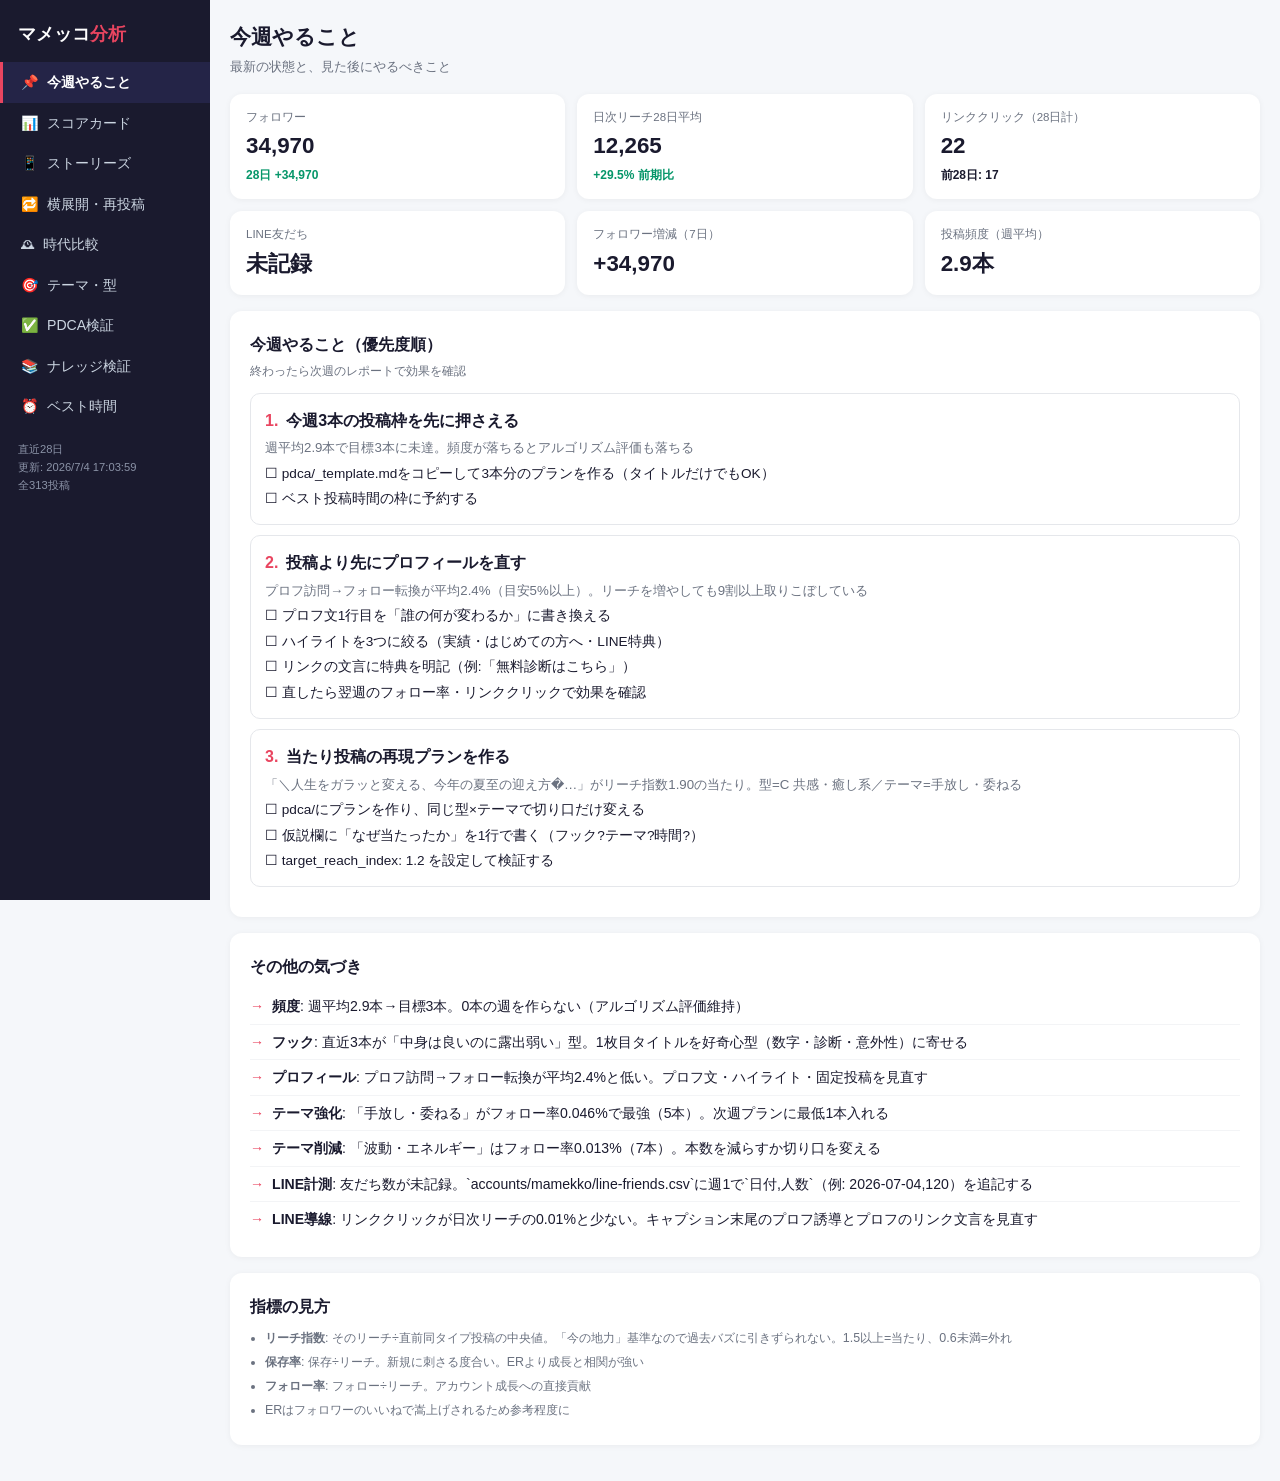
==== commit 6e9106c6: "Add stories page to mamekko dashboard Co-Authored-By: Claude Fable 5 <noreply@anthropic.com> Claude-" ====
--- a/mamekko/index.html
+++ b/mamekko/index.html
@@ -119,10 +119,11 @@
 const signed=n=>n==null?"±?":(n>=0?"+":"")+fmt(n);
 const vclass={"当たり":"v-hit","良好":"v-good","普通":"v-mid","弱い":"v-weak","外れ":"v-miss"};
 const vb=v=>'<span class="badge '+(vclass[v]||"v-na")+'">'+esc(v||"判定不能")+"</span>";
-let R=null,P=null;
+let R=null,P=null,ST=null;
 const VIEWS=[
 {id:"home",icon:"📌",label:"今週やること"},
 {id:"score",icon:"📊",label:"スコアカード"},
+{id:"stories",icon:"📱",label:"ストーリーズ"},
 {id:"reuse",icon:"🔁",label:"横展開・再投稿"},
 {id:"compare",icon:"🕰",label:"時代比較"},
 {id:"groups",icon:"🎯",label:"テーマ・型"},
@@ -146,6 +147,10 @@
 const res=await fetch("./posts.json?t="+Date.now());
 if(res.ok)P=(await res.json()).posts;
 }catch(e){P=null}
+try{
+const res=await fetch("./stories.json?t="+Date.now());
+if(res.ok)ST=(await res.json()).stories;
+}catch(e){ST=null}
 document.getElementById("meta").innerHTML="直近"+R.recentDays+"日<br>更新: "+new Date(R.generatedAt).toLocaleString("ja-JP")+(P?"<br>全"+P.length+"投稿":"");
 window.addEventListener("hashchange",render);
 render();
@@ -154,7 +159,7 @@
 function render(){
 const id=cur();
 document.querySelectorAll("nav a").forEach(a=>a.classList.toggle("active",a.dataset.v===id));
-document.getElementById("view").innerHTML=({home,score,reuse,compare,groups,pdca,knowledge,times})[id]();
+document.getElementById("view").innerHTML=({home,score,stories,reuse,compare,groups,pdca,knowledge,times})[id]();
 afterRender(id);
 }
 const needPosts='<div class="card"><div class="empty">全投稿データ（posts.json）がまだありません。<code>npm run analyze:publish</code>を実行すると生成されます。</div></div>';
@@ -189,6 +194,53 @@
 +(rows.length?rows.map((s,i)=>'<tr class="click" data-sc="'+i+'"><td>'+esc(s.date)+'</td><td><span class="pt">'+esc(s.title)+"</span>"+(s.diagnosis.length?'<div class="diag">'+esc(s.diagnosis.join("／"))+"</div>":"")+"</td><td>"+esc(s.pattern)+"</td><td>"+esc(s.theme)+'</td><td class="r">'+fmt(s.reach)+'</td><td class="r"><strong>'+idx(s.reachIndex)+'</strong></td><td class="r">'+pct(s.saveRate)+'</td><td class="r">'+s.follows+"</td><td>"+vb(s.verdict)+"</td></tr>").join(""):'<tr><td colspan="9" class="empty">直近の投稿データがありません</td></tr>')
 +"</tbody></table></div></div>";
 }
+function stories(){
+const h=R.health;
+let dataPart;
+if(!ST||!ST.length){
+dataPart='<div class="card"><h2>データはまだありません</h2><div class="empty" style="white-space:normal">ストーリーのインサイトはAPIの仕様上<strong>公開中（24時間以内）しか取得できません</strong>。ストーリーを出した日の夜に<code>npx tsx run-sync.ts</code>を実行すると、その日の分がここに貯まっていきます（sync手順に組み込み済み）。データが無くても下の運用ガイドとリンククリック計測でPDCAは回せます。</div></div>';
+}else{
+const day=new Map();
+for(const s of ST){if(!s.date)continue;if(!day.has(s.date))day.set(s.date,[]);day.get(s.date).push(s)}
+const days=[...day.entries()].sort((a,b)=>b[0].localeCompare(a[0]));
+const recent=ST.filter(s=>s.date&&Date.now()-new Date(s.date)<=28*864e5);
+const sum=(a,k)=>a.reduce((s,x)=>s+(x[k]||0),0);
+const avgViews=recent.length?Math.round(sum(recent,"views")/recent.length):null;
+dataPart='<div class="kpi-grid">'
++kpi("ストーリー枚数（28日）",recent.length,"")
++kpi("平均閲覧数",fmt(avgViews),"")
++kpi("返信合計（28日）",fmt(sum(recent,"replies")),"")
++kpi("プロフ訪問（28日）",fmt(sum(recent,"profileVisits")),"")
++kpi("フォロー獲得（28日）",fmt(sum(recent,"follows")),"")
++kpi("シェア（28日）",fmt(sum(recent,"shares")),"")
++"</div>"
++'<div class="card"><h2>日別ストーリー成績</h2><p class="note">閲覧数はフォロワーへの浸透度。返信・プロフ訪問が「刺さった」シグナル</p><div class="tablewrap"><table><thead><tr><th>日付</th><th class="r">枚数</th><th class="r">平均閲覧</th><th class="r">最大閲覧</th><th class="r">返信</th><th class="r">シェア</th><th class="r">プロフ訪問</th><th class="r">フォロー</th></tr></thead><tbody>'
++days.map(([d,list])=>{
+const mx=Math.max(...list.map(s=>s.views));
+return"<tr><td>"+esc(d)+'</td><td class="r">'+list.length+'</td><td class="r">'+fmt(Math.round(sum(list,"views")/list.length))+'</td><td class="r">'+fmt(mx)+'</td><td class="r">'+fmt(sum(list,"replies"))+'</td><td class="r">'+fmt(sum(list,"shares"))+'</td><td class="r">'+fmt(sum(list,"profileVisits"))+'</td><td class="r">'+fmt(sum(list,"follows"))+"</td></tr>";
+}).join("")
++"</tbody></table></div></div>";
+}
+return '<h1>ストーリーズ</h1><div class="sub">既存フォロワーとの関係構築とLINE誘導の装置。フィード（新規向け）とは役割が違う</div>'
++'<div class="kpi-grid">'
++kpi("リンククリック（28日計）",fmt(h.websiteClicks28d),h.websiteClicksPrev28d!=null?'<div class="delta">前28日: '+fmt(h.websiteClicksPrev28d)+"</div>":"")
++kpi("LINE友だち",h.lineFriends!=null?fmt(h.lineFriends):"未記録",h.lineFriendsDelta28d!=null?'<div class="delta '+(h.lineFriendsDelta28d>=0?"up":"down")+'">28日 '+signed(h.lineFriendsDelta28d)+"</div>":"")
++kpi("フォロワー",fmt(h.latestFollowers),"")
++"</div>"
++dataPart
++'<div class="card"><h2>運用ガイド（基本の型: 1日3〜4枚）</h2><ul class="legend">'
++"<li><strong>①共感フック</strong>: 悩みの言語化・今日の気づき（例:「なんか今日ソワソワする人いませんか？」）</li>"
++"<li><strong>②価値</strong>: ミニ鑑定・今日の波動・祝詞などフィードに書かない小ネタ</li>"
++"<li><strong>③参加</strong>: アンケート/クイズ/リアクションを毎日1枚（反応した人に優先表示される＝表示順対策の生命線）</li>"
++"<li><strong>④CTA</strong>: LINEリンクは週2〜3回だけ。「タップすると何がもらえるか」を文字で明示。カウントダウン×期間限定が最強</li>"
++"</ul></div>"
++'<div class="card"><h2>マメッコ向けネタ（実績データから逆算）</h2><ul class="legend">'
++"<li><strong>朝の「今日の波動チェック」定番化</strong>: 診断系はフィードで実証済みの最強型。翌朝「昨日Aだった人は…」で回収すると連続視聴の習慣がつく</li>"
++"<li><strong>満月・新月の日に集中運用</strong>: リマインド連投→「LINEで手放しワーク音声配布中」</li>"
++"<li><strong>質問スタンプ「今モヤモヤしてること」</strong>: 返信はアルゴリズム最強シグナル＋次のフィード投稿のネタ帳になる</li>"
++"<li><strong>フィード投稿のシェア</strong>: 投稿当日は必ず。過去の当たりも「1年前のこれ、今も刺さる」で横展開（🔁ページで発掘）</li>"
++'</ul><p class="note" style="margin-top:8px">詳細はaccounts/mamekko/STORIES.md。効果測定はこのページ上部のリンククリックとLINE友だちの週次比較で</p></div>';
+}
 let reuseState={theme:"",period:"all",sort:"follows"};
 function reuse(){
 if(!P)return '<h1>横展開・再投稿</h1>'+needPosts;
